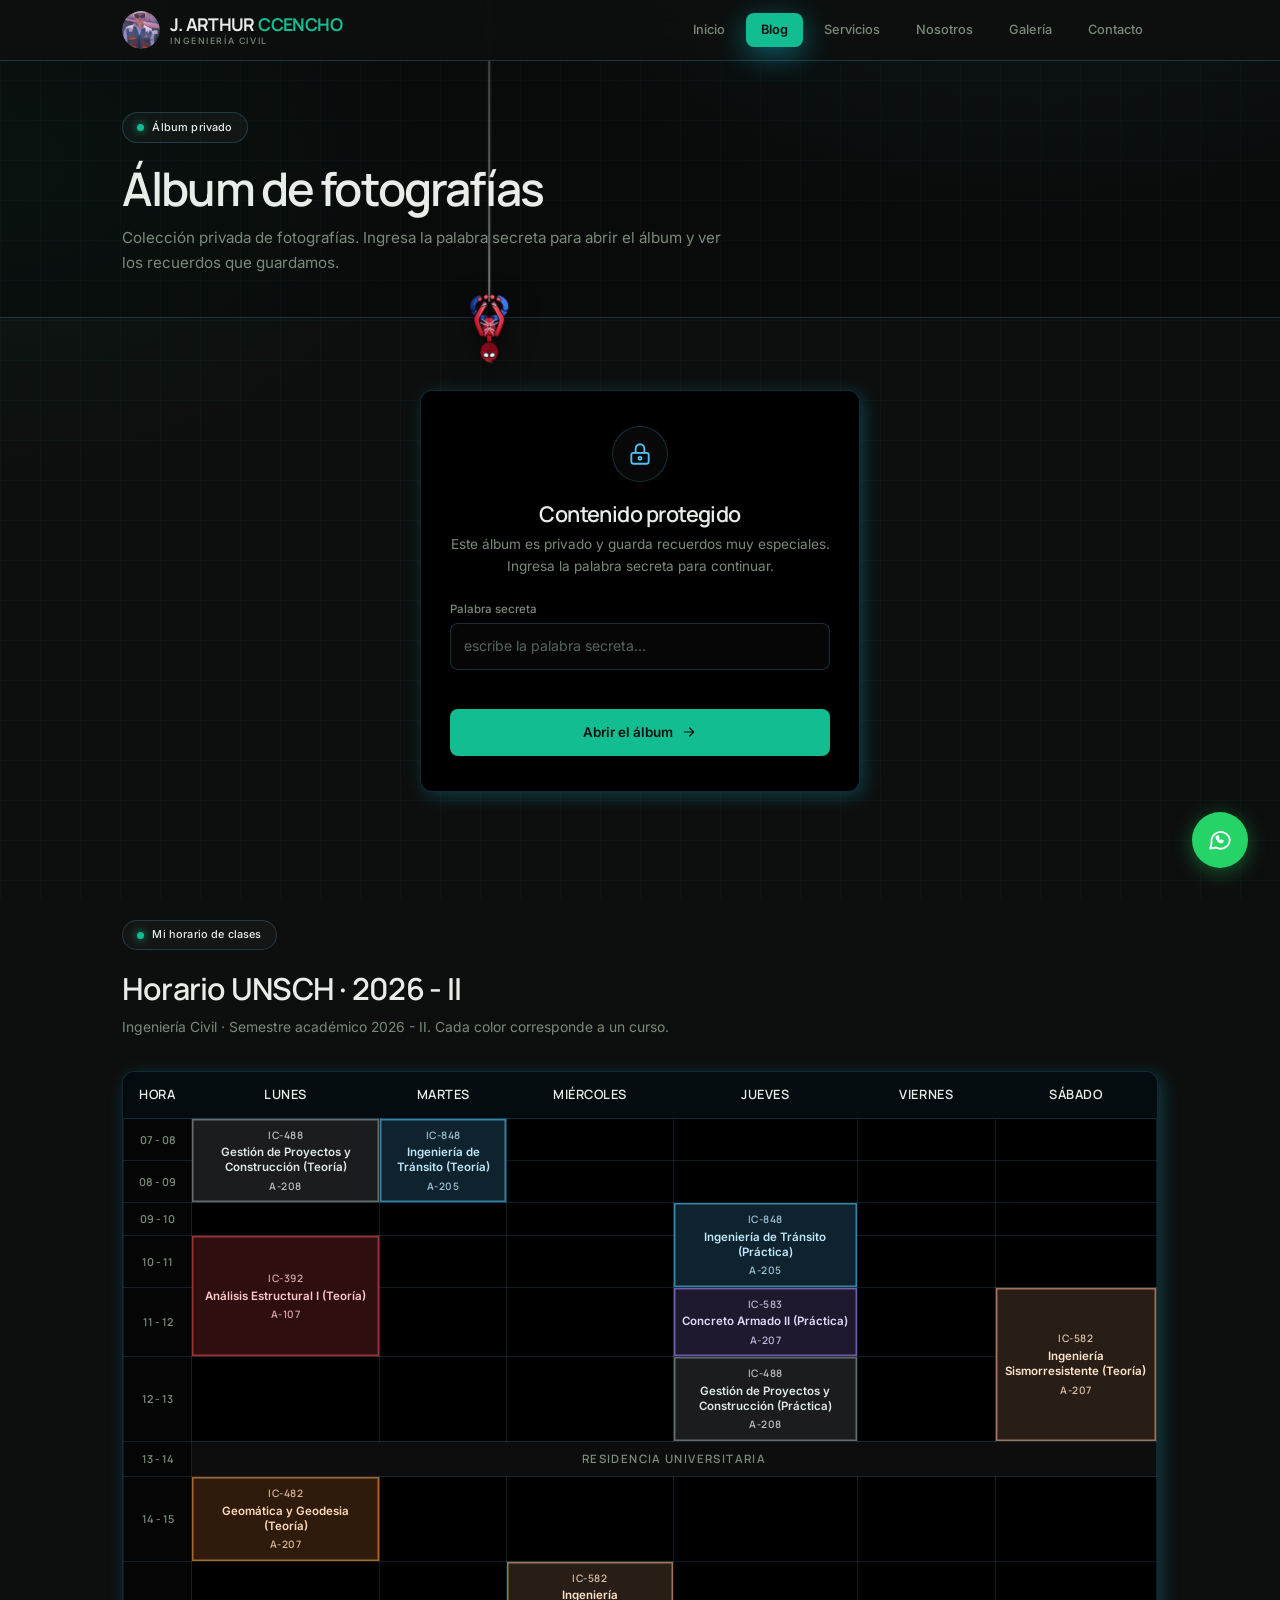
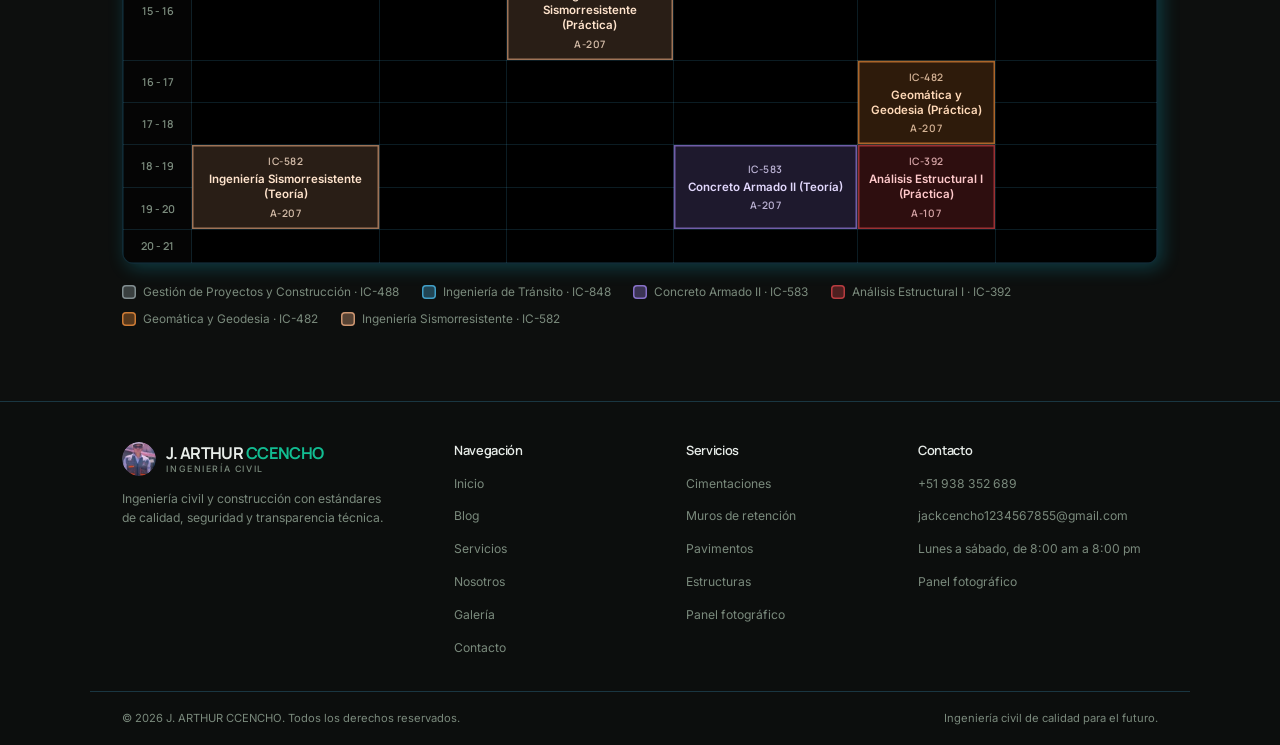
==== blog.html @ 869f6e8c "Blog: album romantico protegido por contrasena, horario de clases y enlace Blog en el menu" ====
<!DOCTYPE html>
<html lang="es">
<head>
    <meta charset="UTF-8">
    <meta name="viewport" content="width=device-width, initial-scale=1.0">
    <meta name="description" content="Blog de J. ARTHUR CCENCHO: álbum privado de fotografías protegido con contraseña.">
    <meta name="theme-color" content="#0d0f0e">
    <meta name="robots" content="noindex, nofollow">
    <title>Blog | J. ARTHUR CCENCHO</title>
    <link rel="preconnect" href="https://fonts.googleapis.com">
    <link rel="preconnect" href="https://fonts.gstatic.com" crossorigin>
    <link href="https://fonts.googleapis.com/css2?family=Inter:wght@400;500;600;700&family=Manrope:wght@600;700;800&family=Dancing+Script:wght@500;700&display=swap" rel="stylesheet">
    <link rel="stylesheet" href="estilos.css">
    <link rel="stylesheet" href="blog.css">
    <link rel="stylesheet" href="mascota.css">
    <script>document.documentElement.classList.add("js");</script>
</head>
<body>
    <a class="salto-contenido" href="#contenido">Saltar al contenido</a>

    <svg class="sprite" xmlns="http://www.w3.org/2000/svg" aria-hidden="true">
        <symbol id="i-candado" viewBox="0 0 24 24" fill="none" stroke="currentColor" stroke-width="1.7" stroke-linecap="round" stroke-linejoin="round">
            <rect x="4" y="11" width="16" height="10" rx="2"/><path d="M8 11V7a4 4 0 0 1 8 0v4"/><circle cx="12" cy="16" r="1.4"/>
        </symbol>
        <symbol id="i-flecha" viewBox="0 0 24 24" fill="none" stroke="currentColor" stroke-width="1.8" stroke-linecap="round" stroke-linejoin="round">
            <path d="M5 12h14M13 6l6 6-6 6"/>
        </symbol>
        <symbol id="i-cerrar" viewBox="0 0 24 24" fill="none" stroke="currentColor" stroke-width="2" stroke-linecap="round" stroke-linejoin="round">
            <path d="M6 6l12 12M18 6 6 18"/>
        </symbol>
        <symbol id="i-whatsapp" viewBox="0 0 24 24" fill="none" stroke="currentColor" stroke-width="1.7" stroke-linecap="round" stroke-linejoin="round">
            <path d="M21 11.5a8.5 8.5 0 0 1-12.6 7.4L3 20l1.2-5.2A8.5 8.5 0 1 1 21 11.5Z"/><path d="M8.6 9.2c.4 2.7 2.5 4.8 5.2 5.2l.9-1.4-1.7-.8-.8.8a6 6 0 0 1-2.2-2.2l.8-.8-.8-1.7-1.4.9Z"/>
        </symbol>
        <symbol id="i-arriba" viewBox="0 0 24 24" fill="none" stroke="currentColor" stroke-width="1.9" stroke-linecap="round" stroke-linejoin="round">
            <path d="m6 15 6-6 6 6"/>
        </symbol>
    </svg>

    <header class="header" id="header">
        <div class="contenedor header-contenido">
            <a href="index.html" class="marca" aria-label="J. ARTHUR CCENCHO, inicio">
                <span class="marca-icono"><img src="perfil-jarthur.jpg" alt="J. Arthur Ccencho" width="24" height="24"></span>
                <span class="marca-texto"><span class="marca-nombre">J. ARTHUR <span class="acento">CCENCHO</span></span><small>Ingeniería civil</small></span>
            </a>
            <nav class="nav" id="nav" aria-label="Navegación principal">
                <a href="index.html">Inicio</a>
                <a href="blog.html" class="activo">Blog</a>
                <a href="servicios.html">Servicios</a>
                <a href="nosotros.html">Nosotros</a>
                <a href="galeria.html">Galería</a>
                <a href="contacto.html">Contacto</a>
            </nav>
            <button class="menu-toggle" id="menu-toggle" type="button" aria-label="Abrir menú" aria-expanded="false" aria-controls="nav">
                <span></span><span></span><span></span>
            </button>
        </div>
    </header>

    <main id="contenido" class="blog-pagina">
        <section class="pagina-hero" id="hero-bloqueado">
            <div class="contenedor">
                <span class="etiqueta">Álbum privado</span>
                <h1>Álbum de fotografías</h1>
                <p>Colección privada de fotografías. Ingresa la palabra secreta para abrir el álbum y ver los recuerdos que guardamos.</p>
            </div>
        </section>

        <section class="seccion" id="zona-acceso">
            <div class="contenedor">
                <div class="blog-acceso" id="acceso">
                    <div class="blog-acceso-icono" aria-hidden="true"><svg><use href="#i-candado"></use></svg></div>
                    <h2 class="blog-acceso-titulo">Contenido protegido</h2>
                    <p class="blog-acceso-texto">Este álbum es privado y guarda recuerdos muy especiales.<br>Ingresa la palabra secreta para continuar.</p>
                    <form id="form-acceso" novalidate>
                        <div class="blog-campo">
                            <label for="clave">Palabra secreta</label>
                            <input type="password" id="clave" name="clave" autocomplete="off" placeholder="escribe la palabra secreta...">
                            <span class="error" id="clave-error" role="alert"></span>
                        </div>
                        <button type="submit" class="blog-boton">Abrir el álbum <svg aria-hidden="true"><use href="#i-flecha"></use></svg></button>
                    </form>
                </div>
            </div>
        </section>

        <section class="hero-romantico" id="hero-romantico" hidden>
            <div class="blog-hero-corazones" aria-hidden="true"><span>A</span><b>&#10084;</b><span>T</span></div>
            <div class="contenedor">
                <span class="etiqueta blog-etiqueta">Solo para nosotros</span>
                <h1 class="blog-titulo"><span class="destello izq" aria-hidden="true">&#10022;</span> Nuestro Álbum de Amor <span class="destello der" aria-hidden="true">&#10022;</span></h1>
                <p class="blog-dedicacion">Artur &amp; Tathi &#10084;</p>
                <div class="aniversario" role="status">
                    <span class="aniversario-corazon" aria-hidden="true">&#10084;</span>
                    <div class="aniversario-texto">
                        <strong>Nuestro aniversario: cada 12 del mes</strong>
                        <span id="aniversario-mensaje">Celebramos nuestro amor una vez al mes</span>
                    </div>
                </div>
                <p class="blog-subtexto">Aquí guardamos nuestros momentos, risas y recuerdos. Un pequeño universo hecho de fotografías, hecho con amor, mes a mes, desde el primer día.</p>
                <p class="frase-romantica" id="frase-romantica"></p>
            </div>
            <div class="guirnalda" aria-hidden="true"><span>&#10084;</span><span>&#10084;</span><span>&#10084;</span><span>&#10084;</span><span>&#10084;</span></div>
        </section>

        <section class="blog-seccion" id="zona-album" hidden>
            <div class="contenedor">
                <div class="blog-album" id="album">
                    <div class="blog-album-cabecera">
                        <span class="etiqueta blog-etiqueta">Nuestro rincón secreto</span>
                        <h2 class="blog-titulo blog-titulo-mediano"><span class="corazon-latido" aria-hidden="true">&#10084;</span> Nuestros Momentos <span class="corazon-latido" aria-hidden="true">&#10084;</span></h2>
                        <p class="blog-subtexto" id="album-nota">Artur &amp; Tathi · 10 recuerdos que atesoramos</p>
                    </div>
                    <div class="album-grid" id="album-grid"></div>
                    <p class="firma-album">Gracias por cada momento, <span>Tathi</span> &#10084; <small>— Artur</small></p>
                    <div class="blog-salir">
                        <button id="btn-bloquear" class="blog-boton blog-boton-suave" type="button">Guardar y cerrar nuestro &aacute;lbum</button>
                    </div>
                </div>
            </div>
        </section>

        <section class="horario-seccion" id="horario">
            <div class="contenedor">
                <div class="horario-cabecera">
                    <span class="etiqueta">Mi horario de clases</span>
                    <h2>Horario UNSCH · 2026 - II</h2>
                    <p>Ingeniería Civil · Semestre académico 2026 - II. Cada color corresponde a un curso.</p>
                </div>
                <div class="horario-scroll">
                    <table class="horario-tabla">
                        <caption class="oculto">Horario de clases UNSCH 2026 - II, Ingeniería Civil</caption>
                        <thead>
                            <tr>
                                <th scope="col" class="hora-col">Hora</th>
                                <th scope="col">Lunes</th>
                                <th scope="col">Martes</th>
                                <th scope="col">Miércoles</th>
                                <th scope="col">Jueves</th>
                                <th scope="col">Viernes</th>
                                <th scope="col">Sábado</th>
                            </tr>
                        </thead>
                        <tbody>
                            <tr>
                                <th scope="row">07 - 08</th>
                                <td class="curso-curso-gris" rowspan="2"><span class="curso-sigla">IC-488</span><span class="curso-nombre">Gestión de Proyectos y Construcción (Teoría)</span><span class="curso-aula">A-208</span></td>
                                <td class="curso-curso-celeste" rowspan="2"><span class="curso-sigla">IC-848</span><span class="curso-nombre">Ingeniería de Tránsito (Teoría)</span><span class="curso-aula">A-205</span></td>
                                <td></td>
                                <td></td>
                                <td></td>
                                <td></td>
                            </tr>
                            <tr>
                                <th scope="row">08 - 09</th>
                                <td></td>
                                <td></td>
                                <td></td>
                                <td></td>
                            </tr>
                            <tr>
                                <th scope="row">09 - 10</th>
                                <td></td>
                                <td></td>
                                <td></td>
                                <td class="curso-curso-celeste" rowspan="2"><span class="curso-sigla">IC-848</span><span class="curso-nombre">Ingeniería de Tránsito (Práctica)</span><span class="curso-aula">A-205</span></td>
                                <td></td>
                                <td></td>
                            </tr>
                            <tr>
                                <th scope="row">10 - 11</th>
                                <td class="curso-curso-rojo" rowspan="2"><span class="curso-sigla">IC-392</span><span class="curso-nombre">Análisis Estructural I (Teoría)</span><span class="curso-aula">A-107</span></td>
                                <td></td>
                                <td></td>
                                <td></td>
                                <td></td>
                            </tr>
                            <tr>
                                <th scope="row">11 - 12</th>
                                <td></td>
                                <td></td>
                                <td class="curso-curso-morado"><span class="curso-sigla">IC-583</span><span class="curso-nombre">Concreto Armado II (Práctica)</span><span class="curso-aula">A-207</span></td>
                                <td></td>
                                <td class="curso-curso-durazno" rowspan="2"><span class="curso-sigla">IC-582</span><span class="curso-nombre">Ingeniería Sismorresistente (Teoría)</span><span class="curso-aula">A-207</span></td>
                            </tr>
                            <tr>
                                <th scope="row">12 - 13</th>
                                <td></td>
                                <td></td>
                                <td></td>
                                <td class="curso-curso-gris"><span class="curso-sigla">IC-488</span><span class="curso-nombre">Gestión de Proyectos y Construcción (Práctica)</span><span class="curso-aula">A-208</span></td>
                                <td></td>
                            </tr>
                            <tr>
                                <th scope="row">13 - 14</th>
                                <td class="residencia" colspan="6">Residencia Universitaria</td>
                            </tr>
                            <tr>
                                <th scope="row">14 - 15</th>
                                <td class="curso-curso-naranja"><span class="curso-sigla">IC-482</span><span class="curso-nombre">Geomática y Geodesia (Teoría)</span><span class="curso-aula">A-207</span></td>
                                <td></td>
                                <td></td>
                                <td></td>
                                <td></td>
                                <td></td>
                            </tr>
                            <tr>
                                <th scope="row">15 - 16</th>
                                <td></td>
                                <td></td>
                                <td class="curso-curso-durazno"><span class="curso-sigla">IC-582</span><span class="curso-nombre">Ingeniería Sismorresistente (Práctica)</span><span class="curso-aula">A-207</span></td>
                                <td></td>
                                <td></td>
                                <td></td>
                            </tr>
                            <tr>
                                <th scope="row">16 - 17</th>
                                <td></td>
                                <td></td>
                                <td></td>
                                <td></td>
                                <td class="curso-curso-naranja" rowspan="2"><span class="curso-sigla">IC-482</span><span class="curso-nombre">Geomática y Geodesia (Práctica)</span><span class="curso-aula">A-207</span></td>
                                <td></td>
                            </tr>
                            <tr>
                                <th scope="row">17 - 18</th>
                                <td></td>
                                <td></td>
                                <td></td>
                                <td></td>
                                <td></td>
                            </tr>
                            <tr>
                                <th scope="row">18 - 19</th>
                                <td class="curso-curso-durazno" rowspan="2"><span class="curso-sigla">IC-582</span><span class="curso-nombre">Ingeniería Sismorresistente (Teoría)</span><span class="curso-aula">A-207</span></td>
                                <td></td>
                                <td></td>
                                <td class="curso-curso-morado" rowspan="2"><span class="curso-sigla">IC-583</span><span class="curso-nombre">Concreto Armado II (Teoría)</span><span class="curso-aula">A-207</span></td>
                                <td class="curso-curso-rojo" rowspan="2"><span class="curso-sigla">IC-392</span><span class="curso-nombre">Análisis Estructural I (Práctica)</span><span class="curso-aula">A-107</span></td>
                                <td></td>
                            </tr>
                            <tr>
                                <th scope="row">19 - 20</th>
                                <td></td>
                                <td></td>
                                <td></td>
                            </tr>
                            <tr>
                                <th scope="row">20 - 21</th>
                                <td></td>
                                <td></td>
                                <td></td>
                                <td></td>
                                <td></td>
                                <td></td>
                            </tr>
                        </tbody>
                    </table>
                </div>
                <ul class="horario-leyenda">
                    <li><span class="muestra-curso muestra-gris"></span> Gestión de Proyectos y Construcción · IC-488</li>
                    <li><span class="muestra-curso muestra-celeste"></span> Ingeniería de Tránsito · IC-848</li>
                    <li><span class="muestra-curso muestra-morado"></span> Concreto Armado II · IC-583</li>
                    <li><span class="muestra-curso muestra-rojo"></span> Análisis Estructural I · IC-392</li>
                    <li><span class="muestra-curso muestra-naranja"></span> Geomática y Geodesia · IC-482</li>
                    <li><span class="muestra-curso muestra-durazno"></span> Ingeniería Sismorresistente · IC-582</li>
                </ul>
            </div>
        </section>

        <div class="corazones-fondo" id="corazones-fondo" aria-hidden="true"></div>
        <div class="corazones-burst" id="corazones-burst" aria-hidden="true"></div>
    </main>

    <div class="lightbox" id="lightbox" hidden role="dialog" aria-modal="true" aria-label="Visor de fotografías">
        <button class="lightbox-cerrar" id="lb-cerrar" type="button" aria-label="Cerrar visor">
            <svg aria-hidden="true"><use href="#i-cerrar"></use></svg>
        </button>
        <button class="lightbox-flecha lightbox-prev" id="lb-prev" type="button" aria-label="Foto anterior">&#8249;</button>
        <figure class="lightbox-marco">
            <span class="lightbox-corazones" aria-hidden="true">&#10084; &#10084;</span>
            <img id="lb-imagen" src="" alt="">
            <figcaption id="lb-pie" class="lightbox-pie">Nuestro momento</figcaption>
        </figure>
        <button class="lightbox-flecha lightbox-next" id="lb-next" type="button" aria-label="Foto siguiente">&#8250;</button>
    </div>

    <footer class="footer">
        <div class="contenedor footer-grid">
            <div class="footer-marca">
                <a href="index.html" class="marca" aria-label="J. ARTHUR CCENCHO, inicio">
                    <span class="marca-icono"><img src="perfil-jarthur.jpg" alt="J. Arthur Ccencho" width="24" height="24"></span>
                    <span class="marca-texto"><span class="marca-nombre">J. ARTHUR <span class="acento">CCENCHO</span></span><small>Ingeniería civil</small></span>
                </a>
                <p>Ingeniería civil y construcción con estándares de calidad, seguridad y transparencia técnica.</p>
            </div>
            <div>
                <h4>Navegación</h4>
                <ul>
                    <li><a href="index.html">Inicio</a></li>
                    <li><a href="blog.html">Blog</a></li>
                    <li><a href="servicios.html">Servicios</a></li>
                    <li><a href="nosotros.html">Nosotros</a></li>
                    <li><a href="galeria.html">Galería</a></li>
                    <li><a href="contacto.html">Contacto</a></li>
                </ul>
            </div>
            <div>
                <h4>Servicios</h4>
                <ul>
                    <li><a href="servicios.html">Cimentaciones</a></li>
                    <li><a href="servicios.html">Muros de retención</a></li>
                    <li><a href="servicios.html">Pavimentos</a></li>
                    <li><a href="servicios.html">Estructuras</a></li>
                    <li><a href="panel-fotos.html">Panel fotográfico</a></li>
                </ul>
            </div>
            <div>
                <h4>Contacto</h4>
                <ul>
                    <li><a href="tel:+51938352689">+51 938 352 689</a></li>
                    <li><a href="mailto:jackcencho1234567855@gmail.com">jackcencho1234567855@gmail.com</a></li>
                    <li><span>Lunes a sábado, de 8:00 am a 8:00 pm</span></li>
                    <li><a href="panel-fotos.html">Panel fotográfico</a></li>
                </ul>
            </div>
        </div>
        <div class="contenedor footer-bajo">
            <p>&copy; <span id="ano"></span> J. ARTHUR CCENCHO. Todos los derechos reservados.</p>
            <p>Ingeniería civil de calidad para el futuro.</p>
        </div>
    </footer>

    <a class="whatsapp" href="contacto.html" aria-label="Ir a la página de contacto">
        <svg aria-hidden="true"><use href="#i-whatsapp"></use></svg>
    </a>
    <button class="arriba" id="arriba" type="button" aria-label="Volver arriba">
        <svg aria-hidden="true"><use href="#i-arriba"></use></svg>
    </button>

    <script src="script.js"></script>
    <script src="blog.js"></script>
    <script src="mascota-spider.js"></script>
</body>
</html>
---- estilos.css ----
:root {
    color-scheme: dark;
    --bg: #0d0f0e;
    --surface: #000000;
    --border: rgba(79, 195, 247, .22);
    --accent: #12bd92;
    --accent2: #3583a7;
    --celeste: #4fc3f7;
    --text: #e8ede9;
    --muted: #7a8a7c;
    --danger: #e5484d;
    --radius: 12px;
    --radius-sm: 8px;
    --glow: 8px 8px 30px rgba(20, 220, 255, .3);
    --glow-sm: 4px 4px 18px rgba(20, 220, 255, .22);
    --ease: cubic-bezier(.22, 1, .36, 1);
    --max: 1100px;
    --font-heading: "Manrope", "Segoe UI", sans-serif;
    --font-body: "Inter", "Segoe UI", sans-serif;
}

*,
*::before,
*::after {
    box-sizing: border-box;
    margin: 0;
    padding: 0;
}

html {
    scroll-behavior: smooth;
    scroll-padding-top: 76px;
}

::selection {
    background: rgba(79, 195, 247, .35);
    color: #fff;
}

::-webkit-scrollbar {
    width: 10px;
}

::-webkit-scrollbar-track {
    background: var(--bg);
}

::-webkit-scrollbar-thumb {
    background: #22303a;
    border-radius: 8px;
}

::-webkit-scrollbar-thumb:hover {
    background: #2e4250;
}

:focus-visible {
    outline: 2px solid var(--celeste);
    outline-offset: 2px;
}

body {
    background:
        radial-gradient(900px 520px at 82% -10%, rgba(79, 195, 247, .09), transparent 62%),
        radial-gradient(720px 520px at 0% 18%, rgba(18, 189, 146, .06), transparent 60%),
        var(--bg);
    background-attachment: fixed;
    color: var(--text);
    font-family: var(--font-body);
    font-size: 16px;
    line-height: 1.6;
    min-height: 100vh;
    overflow-x: hidden;
    -webkit-font-smoothing: antialiased;
}

body::before {
    content: "";
    position: fixed;
    inset: 0;
    background-image:
        linear-gradient(rgba(79, 195, 247, .035) 1px, transparent 1px),
        linear-gradient(90deg, rgba(79, 195, 247, .035) 1px, transparent 1px);
    background-size: 40px 40px;
    pointer-events: none;
    z-index: 0;
}

h1, h2, h3, h4 {
    font-family: var(--font-heading);
    font-weight: 600;
    line-height: 1.25;
    letter-spacing: -.025em;
    color: var(--text);
}

p {
    margin: 0;
}

ul {
    margin: 0;
    padding: 0;
    list-style: none;
}

a {
    color: inherit;
}

img {
    display: block;
    max-width: 100%;
}

button,
input,
textarea,
select {
    font: inherit;
}

button {
    cursor: pointer;
}

.sprite {
    display: none;
}

.contenedor {
    width: 100%;
    max-width: var(--max);
    margin: 0 auto;
    padding: 0 2rem;
}

main,
.footer {
    position: relative;
    z-index: 1;
}

.salto-contenido {
    position: absolute;
    left: -9999px;
    top: 8px;
    z-index: 200;
    padding: .6rem 1rem;
    border-radius: var(--radius-sm);
    background: var(--accent);
    color: var(--bg);
    font-size: .8rem;
    font-weight: 600;
    text-decoration: none;
}

.salto-contenido:focus {
    left: 16px;
}

.etiqueta {
    display: inline-flex;
    align-items: center;
    gap: .5rem;
    padding: .35rem .9rem;
    margin-bottom: 1.25rem;
    border: 1px solid var(--border);
    border-radius: 999px;
    background: rgba(255, 255, 255, .03);
    color: var(--text);
    font-size: .68rem;
    font-weight: 500;
    letter-spacing: .015em;
}

.etiqueta::before {
    content: "";
    width: 7px;
    height: 7px;
    border-radius: 50%;
    background: var(--accent);
    box-shadow: 0 0 8px var(--accent);
    animation: pulseDot 2s ease-in-out infinite;
}

@keyframes pulseDot {
    0%, 100% {
        opacity: 1;
        transform: scale(1);
    }
    50% {
        opacity: .5;
        transform: scale(.8);
    }
}

.header {
    position: sticky;
    top: 0;
    z-index: 100;
    background: rgba(13, 15, 14, .95);
    -webkit-backdrop-filter: blur(12px);
    backdrop-filter: blur(12px);
    border-bottom: 1px solid var(--border);
    transition: box-shadow .25s;
}

.header.compacto {
    box-shadow: 0 12px 34px rgba(0, 0, 0, .55);
}

.header-contenido {
    position: relative;
    display: flex;
    align-items: center;
    justify-content: space-between;
    gap: 1rem;
    min-height: 60px;
}

.marca {
    display: inline-flex;
    align-items: center;
    gap: .65rem;
    color: var(--text);
    text-decoration: none;
}

.marca-icono {
    display: grid;
    place-items: center;
    flex: 0 0 auto;
    width: 38px;
    height: 38px;
    border-radius: 50%;
    overflow: hidden;
}

.marca-icono svg {
    width: 20px;
    height: 20px;
}

.marca-icono img {
    width: 100%;
    height: 100%;
    object-fit: cover;
    border-radius: inherit;
    display: block;
}

.marca-texto {
    display: flex;
    flex-direction: column;
    font-family: var(--font-heading);
    font-size: 1.1rem;
    font-weight: 700;
    line-height: 1.15;
    letter-spacing: -.035em;
}

.marca-nombre {
    display: block;
    white-space: nowrap;
}

.marca-texto .acento {
    color: var(--accent);
}

.marca-texto small {
    display: block;
    margin-top: 1px;
    color: var(--muted);
    font-family: var(--font-body);
    font-size: .55rem;
    font-weight: 500;
    letter-spacing: .18em;
    text-transform: uppercase;
}

.nav {
    display: flex;
    align-items: center;
    gap: .35rem;
}

.nav a:not(.boton) {
    padding: .45rem .95rem;
    border-radius: var(--radius-sm);
    color: var(--muted);
    font-size: .8rem;
    font-weight: 500;
    text-decoration: none;
    transition: color .2s, background .2s, box-shadow .2s;
}

.nav a:not(.boton):hover {
    color: var(--text);
    background: rgba(255, 255, 255, .05);
    box-shadow: var(--glow-sm);
}

.nav a:not(.boton).activo {
    color: var(--bg);
    background: var(--accent);
    font-weight: 600;
    box-shadow: 0 8px 30px rgba(20, 220, 255, .4);
}

.boton {
    display: inline-flex;
    align-items: center;
    justify-content: center;
    gap: .5rem;
    padding: .8rem 1.5rem;
    border: 0;
    border-radius: var(--radius-sm);
    background: var(--accent);
    color: var(--bg);
    font-size: .82rem;
    font-weight: 600;
    letter-spacing: 0;
    text-decoration: none;
    transition: transform .25s var(--ease), box-shadow .25s var(--ease), filter .2s;
}

.boton:hover {
    transform: translateY(-2px);
    box-shadow: var(--glow-sm);
    filter: brightness(1.06);
}

.boton svg {
    width: 16px;
    height: 16px;
}

.boton-fantasma {
    background: transparent;
    color: var(--text);
    border: 1px solid var(--border);
}

.boton-fantasma:hover {
    border-color: var(--celeste);
    background: rgba(255, 255, 255, .04);
    box-shadow: none;
}

.boton-nav {
    margin-left: .4rem;
    padding: .5rem 1rem;
    font-size: .78rem;
    box-shadow: none;
}

.menu-toggle {
    display: none;
    flex-direction: column;
    justify-content: center;
    gap: 5px;
    width: 42px;
    height: 42px;
    padding: 0 10px;
    border: 1px solid var(--border);
    border-radius: var(--radius-sm);
    background: rgba(255, 255, 255, .03);
}

.menu-toggle span {
    display: block;
    width: 100%;
    height: 2px;
    border-radius: 2px;
    background: var(--text);
    transition: transform .25s var(--ease), opacity .25s;
}

.menu-abierto .menu-toggle span:nth-child(1) {
    transform: translateY(7px) rotate(45deg);
}

.menu-abierto .menu-toggle span:nth-child(2) {
    opacity: 0;
}

.menu-abierto .menu-toggle span:nth-child(3) {
    transform: translateY(-7px) rotate(-45deg);
}

.hero {
    position: relative;
    z-index: 1;
    padding: 3rem 0 1.5rem;
    overflow: hidden;
    background:
        linear-gradient(rgba(13, 15, 14, .78), rgba(13, 15, 14, .92)),
        url("ing civil.jpg") center 40% / cover no-repeat;
}

.hero::before {
    content: "";
    position: absolute;
    top: -160px;
    right: -120px;
    width: 520px;
    height: 520px;
    border-radius: 50%;
    background: radial-gradient(circle, rgba(79, 195, 247, .1), transparent 66%);
    pointer-events: none;
}

.hero-grid {
    position: relative;
    display: grid;
    grid-template-columns: 1.1fr .9fr;
    align-items: center;
    gap: 3rem;
    padding-bottom: 2.5rem;
}

.hero h1 {
    margin: 0 0 .85rem;
    font-size: clamp(2.1rem, 4.5vw, 3.4rem);
    font-weight: 600;
    line-height: 1.08;
    letter-spacing: -.04em;
    text-wrap: balance;
}

.hero h1 .resaltado {
    color: var(--accent);
}

.hero-texto h1::after {
    content: "";
    display: block;
    width: 60px;
    height: 2px;
    margin-top: 1rem;
    background: var(--accent);
}

.hero-texto > p {
    max-width: 52ch;
    color: var(--muted);
    font-size: .95rem;
    line-height: 1.65;
}

.hero-acciones {
    display: flex;
    flex-wrap: wrap;
    gap: .8rem;
    margin: 1.6rem 0 1.3rem;
}

.hero-beneficios {
    display: flex;
    flex-wrap: wrap;
    gap: .5rem 1.2rem;
    color: var(--muted);
    font-size: .78rem;
}

.hero-beneficios li {
    display: inline-flex;
    align-items: center;
    gap: .4rem;
}

.hero-beneficios svg {
    width: 14px;
    height: 14px;
    color: var(--accent);
}

.hero-panel {
    position: relative;
    overflow: hidden;
    padding: 1.5rem;
    border: 1px solid var(--border);
    border-radius: var(--radius);
    background: var(--surface);
    transition: border-color .25s, box-shadow .35s var(--ease), transform .35s var(--ease);
}

.hero-panel::before {
    content: "";
    position: absolute;
    top: 0;
    left: 0;
    width: 3px;
    height: 100%;
    background: var(--accent);
}

.hero-panel:hover {
    border-color: rgba(79, 195, 247, .35);
    box-shadow: var(--glow);
    transform: translateY(-3px);
}

.panel-cabecera {
    display: flex;
    align-items: center;
    gap: .5rem;
    color: var(--muted);
    font-size: .66rem;
    font-weight: 600;
    letter-spacing: .12em;
    text-transform: uppercase;
}

.panel-cabecera .punto {
    width: 7px;
    height: 7px;
    border-radius: 50%;
    background: var(--accent);
    box-shadow: 0 0 8px var(--accent);
    animation: pulseDot 2s ease-in-out infinite;
}

.hero-panel h2 {
    margin: .8rem 0 .4rem;
    font-size: 1.12rem;
    color: var(--text);
}

.panel-ubicacion {
    display: flex;
    align-items: center;
    gap: .4rem;
    color: var(--muted);
    font-size: .78rem;
}

.panel-ubicacion svg {
    width: 14px;
    height: 14px;
    color: var(--celeste);
}

.panel-avance {
    margin: 1.2rem 0;
}

.avance-texto {
    display: flex;
    align-items: center;
    justify-content: space-between;
    margin-bottom: .5rem;
    color: var(--muted);
    font-size: .74rem;
}

.avance-texto strong {
    color: var(--accent);
    font-family: var(--font-heading);
    font-size: .85rem;
}

.barra {
    height: 6px;
    border-radius: 999px;
    background: rgba(255, 255, 255, .08);
    overflow: hidden;
}

.barra span {
    display: block;
    width: 82%;
    height: 100%;
    border-radius: 999px;
    background: linear-gradient(90deg, var(--accent), var(--celeste));
}

.panel-datos {
    display: grid;
    grid-template-columns: repeat(3, 1fr);
    gap: .75rem;
    margin: 0 0 1.1rem;
    padding-top: 1rem;
    border-top: 1px solid var(--border);
}

.panel-datos dt {
    color: var(--muted);
    font-size: .6rem;
    font-weight: 600;
    letter-spacing: .1em;
    text-transform: uppercase;
}

.panel-datos dd {
    margin: .2rem 0 0;
    color: var(--text);
    font-family: var(--font-heading);
    font-size: .8rem;
    font-weight: 600;
}

.panel-enlace {
    display: inline-flex;
    align-items: center;
    gap: .4rem;
    color: var(--accent);
    font-size: .78rem;
    font-weight: 500;
    text-decoration: none;
}

.panel-enlace svg {
    width: 15px;
    height: 15px;
    transition: transform .2s;
}

.panel-enlace:hover svg {
    transform: translateX(4px);
}

.estadisticas {
    display: grid;
    grid-template-columns: repeat(4, 1fr);
    gap: 1px;
    border: 1px solid var(--border);
    border-radius: var(--radius);
    background: var(--border);
    overflow: hidden;
}

.dato {
    display: flex;
    flex-direction: column;
    gap: .15rem;
    padding: 1.4rem 1.25rem;
    background: var(--surface);
}

.dato strong {
    color: var(--text);
    font-family: var(--font-heading);
    font-size: 1.7rem;
    font-weight: 600;
    letter-spacing: -.03em;
    line-height: 1.15;
}

.dato > span {
    color: var(--muted);
    font-size: .72rem;
}

.seccion {
    position: relative;
    z-index: 1;
    padding: 4.5rem 0;
}

.seccion-cabecera {
    max-width: 680px;
    margin: 0 0 2rem;
    text-align: left;
}

.seccion-cabecera h2 {
    margin: 0 0 .5rem;
    font-size: clamp(1.45rem, 2.8vw, 1.9rem);
    text-wrap: balance;
}

.seccion-cabecera p {
    color: var(--muted);
    font-size: .87rem;
    line-height: 1.6;
}

.servicios-grid {
    display: grid;
    grid-template-columns: repeat(auto-fill, minmax(235px, 1fr));
    gap: 1rem;
}

.servicio {
    position: relative;
    overflow: hidden;
    padding: 1.4rem;
    border: 1px solid var(--border);
    border-radius: var(--radius);
    background: var(--surface);
    transition: border-color .25s, box-shadow .35s var(--ease), transform .35s var(--ease);
}

.servicio::before {
    content: "";
    position: absolute;
    top: 0;
    left: 0;
    width: 3px;
    height: 0;
    background: var(--celeste);
    transition: height .3s;
}

.servicio:hover::before {
    height: 100%;
}

.servicio:hover {
    border-color: rgba(79, 195, 247, .35);
    box-shadow: var(--glow);
    transform: translateY(-4px);
}

.servicio-icono {
    display: grid;
    place-items: center;
    width: 40px;
    height: 40px;
    margin-bottom: .85rem;
    border: 1px solid var(--border);
    border-radius: var(--radius-sm);
    background: rgba(255, 255, 255, .03);
    color: var(--celeste);
    transition: border-color .25s, background .25s;
}

.servicio-icono svg {
    width: 20px;
    height: 20px;
}

.servicio:hover .servicio-icono {
    border-color: var(--celeste);
    background: rgba(255, 255, 255, .06);
}

.servicio h3 {
    margin-bottom: .35rem;
    font-size: .98rem;
}

.servicio p {
    color: var(--muted);
    font-size: .8rem;
    line-height: 1.5;
}

.seccion-nosotros {
    border-top: 1px solid var(--border);
    border-bottom: 1px solid var(--border);
    background: rgba(0, 0, 0, .35);
}

.nosotros-grid {
    display: grid;
    grid-template-columns: 1.05fr .95fr;
    align-items: center;
    gap: 3rem;
}

.nosotros-texto h2 {
    margin: 0 0 .6rem;
    font-size: clamp(1.45rem, 2.8vw, 1.9rem);
    text-wrap: balance;
}

.nosotros-texto > p {
    color: var(--muted);
    font-size: .87rem;
}

.lista-check {
    display: grid;
    gap: .9rem;
    margin: 1.3rem 0 1.6rem;
}

.lista-check li {
    display: flex;
    align-items: flex-start;
    gap: .65rem;
}

.lista-check .check {
    flex: 0 0 auto;
    display: grid;
    place-items: center;
    width: 21px;
    height: 21px;
    margin-top: 1px;
    border: 1px solid rgba(18, 189, 146, .4);
    border-radius: 6px;
    background: rgba(18, 189, 146, .12);
    color: var(--accent);
}

.lista-check .check svg {
    width: 12px;
    height: 12px;
}

.lista-check strong {
    display: block;
    color: var(--text);
    font-size: .84rem;
    font-weight: 600;
}

.lista-check span {
    color: var(--muted);
    font-size: .77rem;
    line-height: 1.5;
}

.valores {
    display: grid;
    grid-template-columns: 1fr 1fr;
    gap: .8rem;
}

.valor {
    position: relative;
    overflow: hidden;
    padding: 1.2rem;
    border: 1px solid var(--border);
    border-radius: 10px;
    background: var(--surface);
    transition: border-color .25s, box-shadow .35s var(--ease), transform .35s var(--ease);
}

.valor:hover {
    border-color: rgba(79, 195, 247, .35);
    box-shadow: var(--glow-sm);
    transform: translateY(-3px);
}

.valor svg {
    width: 22px;
    height: 22px;
    margin-bottom: .7rem;
    color: var(--celeste);
}

.valor h3 {
    margin-bottom: .2rem;
    font-size: .9rem;
}

.valor p {
    color: var(--muted);
    font-size: .76rem;
    line-height: 1.5;
}

.seccion-galeria {
    border-top: 1px solid var(--border);
    border-bottom: 1px solid var(--border);
    background: rgba(0, 0, 0, .55);
}

.galeria-grid {
    position: relative;
    display: grid;
    grid-template-columns: 1fr 1fr;
    align-items: center;
    gap: 3rem;
}

.galeria-texto h2 {
    margin: 0 0 .6rem;
    font-size: clamp(1.45rem, 2.8vw, 1.9rem);
    text-wrap: balance;
}

.galeria-texto p {
    max-width: 48ch;
    margin-bottom: 1.4rem;
    color: var(--muted);
    font-size: .87rem;
}

.galeria-mosaico {
    display: grid;
    grid-template-columns: 1fr 1fr;
    grid-template-rows: 132px 132px;
    gap: .7rem;
}

.muestra {
    position: relative;
    display: flex;
    align-items: flex-end;
    padding: 1rem;
    border: 1px solid var(--border);
    border-radius: var(--radius);
    overflow: hidden;
    background: #000;
    transition: border-color .25s, box-shadow .35s var(--ease);
}

.muestra::before {
    content: "";
    position: absolute;
    inset: 0;
    background-image:
        linear-gradient(rgba(79, 195, 247, .07) 1px, transparent 1px),
        linear-gradient(90deg, rgba(79, 195, 247, .07) 1px, transparent 1px);
    background-size: 26px 26px;
}

.muestra::after {
    content: "";
    position: absolute;
    right: -30px;
    bottom: -40px;
    width: 140px;
    height: 140px;
    border-radius: 50%;
    background: radial-gradient(circle, rgba(18, 189, 146, .28), transparent 70%);
}

.muestra.grande {
    grid-row: span 2;
}

.muestra.grande::after {
    background: radial-gradient(circle, rgba(79, 195, 247, .26), transparent 70%);
}

.muestra:hover {
    border-color: rgba(79, 195, 247, .4);
    box-shadow: var(--glow-sm);
}

.muestra span {
    position: relative;
    z-index: 1;
    padding: .35rem .7rem;
    border: 1px solid var(--border);
    border-radius: 999px;
    background: rgba(0, 0, 0, .72);
    color: var(--text);
    font-size: .64rem;
    font-weight: 500;
    letter-spacing: .04em;
    text-transform: uppercase;
}

.contacto-grid {
    display: grid;
    grid-template-columns: .9fr 1.1fr;
    align-items: start;
    gap: 1.4rem;
}

.contacto-info {
    position: relative;
    overflow: hidden;
    padding: 1.6rem;
    border: 1px solid var(--border);
    border-radius: var(--radius);
    background: var(--surface);
    color: var(--muted);
}

.contacto-info::after {
    content: "";
    position: absolute;
    top: -70px;
    right: -70px;
    width: 220px;
    height: 220px;
    border-radius: 50%;
    background: radial-gradient(circle, rgba(18, 189, 146, .15), transparent 68%);
    pointer-events: none;
}

.contacto-info h3 {
    margin-bottom: .3rem;
    font-size: 1.05rem;
}

.contacto-info > p {
    margin-bottom: 1.3rem;
    font-size: .8rem;
}

.contacto-lista {
    display: grid;
    gap: .95rem;
}

.contacto-lista li {
    display: flex;
    align-items: flex-start;
    gap: .7rem;
}

.contacto-lista .icono {
    flex: 0 0 auto;
    display: grid;
    place-items: center;
    width: 38px;
    height: 38px;
    border: 1px solid var(--border);
    border-radius: var(--radius-sm);
    background: rgba(255, 255, 255, .03);
    color: var(--celeste);
}

.contacto-lista .icono svg {
    width: 18px;
    height: 18px;
}

.contacto-lista strong {
    display: block;
    margin-bottom: 1px;
    color: var(--text);
    font-size: .64rem;
    font-weight: 600;
    letter-spacing: .1em;
    text-transform: uppercase;
}

.contacto-lista a,
.contacto-lista div > span {
    color: var(--muted);
    font-size: .82rem;
    text-decoration: none;
}

.contacto-lista a:hover {
    color: var(--accent);
}

.formulario {
    padding: 1.6rem;
    border: 1px solid var(--border);
    border-radius: var(--radius);
    background: var(--surface);
}

.campos {
    display: grid;
    grid-template-columns: 1fr 1fr;
    gap: .9rem;
}

.campo {
    display: flex;
    flex-direction: column;
    gap: .3rem;
}

.campo.ancho {
    grid-column: 1 / -1;
}

.campo label {
    color: var(--muted);
    font-size: .72rem;
    font-weight: 500;
}

.campo input,
.campo select,
.campo textarea {
    width: 100%;
    padding: .65rem .8rem;
    border: 1px solid var(--border);
    border-radius: var(--radius-sm);
    background: rgba(255, 255, 255, .025);
    color: var(--text);
    font-size: .84rem;
    transition: border-color .2s, box-shadow .2s, background .2s;
}

.campo input::placeholder,
.campo textarea::placeholder {
    color: #55655d;
}

.campo textarea {
    min-height: 120px;
    resize: vertical;
}

.campo input:focus,
.campo select:focus,
.campo textarea:focus {
    outline: none;
    border-color: var(--celeste);
    background: #050807;
    box-shadow: var(--glow-sm);
}

.campo .error {
    color: var(--danger);
    font-size: .68rem;
    line-height: 1.35;
}

.campo.invalido input,
.campo.invalido select,
.campo.invalido textarea {
    border-color: var(--danger);
    background: rgba(229, 72, 77, .06);
}

.boton-bloque {
    width: 100%;
    margin-top: 1rem;
}

.form-estado {
    min-height: 20px;
    margin-top: .7rem;
    color: var(--accent);
    font-size: .78rem;
}

.form-estado.error {
    color: var(--danger);
}

.footer {
    padding-top: 2.5rem;
    border-top: 1px solid var(--border);
    background: rgba(13, 15, 14, .72);
    color: var(--muted);
}

.footer-grid {
    display: grid;
    grid-template-columns: 1.5fr 1fr 1fr 1.2fr;
    gap: 2rem;
    padding-bottom: 2rem;
}

.footer-marca {
    display: flex;
    flex-direction: column;
    gap: .8rem;
}

.footer .marca-icono {
    width: 34px;
    height: 34px;
}

.footer .marca-icono svg {
    width: 18px;
    height: 18px;
}

.footer .marca-texto {
    font-size: 1.02rem;
}

.footer-marca p {
    max-width: 34ch;
    font-size: .76rem;
    line-height: 1.6;
}

.footer h4 {
    margin-bottom: .75rem;
    color: var(--text);
    font-size: .8rem;
    font-weight: 600;
}

.footer ul {
    display: grid;
    gap: .45rem;
}

.footer ul a,
.footer ul span {
    color: var(--muted);
    font-size: .76rem;
    text-decoration: none;
    transition: color .2s;
}

.footer ul a:hover {
    color: var(--accent);
}

.footer-bajo {
    display: flex;
    flex-wrap: wrap;
    align-items: center;
    justify-content: space-between;
    gap: .5rem;
    padding-top: 1.1rem;
    padding-bottom: 1.1rem;
    border-top: 1px solid var(--border);
    color: var(--muted);
    font-size: .7rem;
}

.arriba {
    position: fixed;
    right: 2rem;
    bottom: 6.6rem;
    z-index: 999;
    display: grid;
    place-items: center;
    width: 40px;
    height: 40px;
    border: 1px solid var(--border);
    border-radius: 10px;
    background: rgba(13, 15, 14, .9);
    color: var(--text);
    box-shadow: 0 8px 24px rgba(0, 0, 0, .45);
    opacity: 0;
    visibility: hidden;
    transform: translateY(10px);
    transition: opacity .25s, transform .25s var(--ease), visibility .25s, border-color .2s;
}

.arriba.visible {
    opacity: 1;
    visibility: visible;
    transform: none;
}

.arriba:hover {
    border-color: var(--celeste);
}

.arriba svg {
    width: 18px;
    height: 18px;
}

.whatsapp {
    position: fixed;
    right: 2rem;
    bottom: 2rem;
    z-index: 999;
    display: grid;
    place-items: center;
    width: 56px;
    height: 56px;
    border-radius: 50%;
    background: #25d366;
    color: #fff;
    box-shadow: 0 4px 20px rgba(37, 211, 102, .4);
    transition: transform .2s, box-shadow .2s;
}

.whatsapp:hover {
    transform: scale(1.08);
    box-shadow: 0 6px 28px rgba(37, 211, 102, .6);
}

.whatsapp svg {
    width: 26px;
    height: 26px;
}

.pagina-hero {
    position: relative;
    z-index: 1;
    padding: 3.2rem 0 2.6rem;
    border-bottom: 1px solid var(--border);
    background: rgba(0, 0, 0, .25);
}

.pagina-hero h1 {
    margin: 0 0 .7rem;
    font-size: clamp(2rem, 4vw, 2.9rem);
    line-height: 1.1;
    letter-spacing: -.04em;
    text-wrap: balance;
}

.pagina-hero p {
    max-width: 62ch;
    color: var(--muted);
    font-size: .95rem;
    line-height: 1.65;
}

.acciones-seccion {
    display: flex;
    flex-wrap: wrap;
    gap: .8rem;
    margin-top: 1.6rem;
}

.acciones-inline {
    margin-left: .5rem;
}

.servicios-detalle {
    display: grid;
    grid-template-columns: 1fr 1fr;
    gap: 1rem;
}

.servicio-detalle {
    position: relative;
    display: flex;
    align-items: flex-start;
    gap: .9rem;
    overflow: hidden;
    padding: 1.4rem;
    border: 1px solid var(--border);
    border-radius: var(--radius);
    background: var(--surface);
    transition: border-color .25s, box-shadow .35s var(--ease), transform .35s var(--ease);
}

.servicio-detalle:hover {
    border-color: rgba(79, 195, 247, .35);
    box-shadow: var(--glow-sm);
    transform: translateY(-3px);
}

.servicio-detalle-icono {
    flex: 0 0 auto;
    display: grid;
    place-items: center;
    width: 42px;
    height: 42px;
    border: 1px solid var(--border);
    border-radius: var(--radius-sm);
    background: rgba(255, 255, 255, .03);
    color: var(--celeste);
}

.servicio-detalle-icono svg {
    width: 20px;
    height: 20px;
}

.servicio-detalle h3 {
    margin-bottom: .3rem;
    font-size: .98rem;
}

.servicio-detalle p {
    color: var(--muted);
    font-size: .8rem;
    line-height: 1.5;
}

.lista-tags {
    display: flex;
    flex-wrap: wrap;
    gap: .4rem;
    margin-top: .7rem;
}

.lista-tags li {
    padding: .18rem .55rem;
    border: 1px solid var(--border);
    border-radius: 999px;
    background: rgba(255, 255, 255, .02);
    color: var(--muted);
    font-size: .66rem;
}

.pasos {
    display: grid;
    grid-template-columns: repeat(4, 1fr);
    gap: 1rem;
    counter-reset: paso;
}

.paso {
    position: relative;
    padding: 1.3rem;
    border: 1px solid var(--border);
    border-radius: var(--radius);
    background: var(--surface);
    counter-increment: paso;
    transition: border-color .25s, box-shadow .35s var(--ease), transform .35s var(--ease);
}

.paso:hover {
    border-color: rgba(79, 195, 247, .35);
    box-shadow: var(--glow-sm);
    transform: translateY(-3px);
}

.paso::before {
    content: "0" counter(paso);
    display: block;
    margin-bottom: .55rem;
    color: var(--celeste);
    font-family: var(--font-heading);
    font-size: 1.3rem;
    font-weight: 600;
    opacity: .75;
}

.paso h3 {
    margin-bottom: .25rem;
    font-size: .9rem;
}

.paso p {
    color: var(--muted);
    font-size: .76rem;
    line-height: 1.5;
}

.cta-panel {
    position: relative;
    display: flex;
    align-items: center;
    justify-content: space-between;
    gap: 2rem;
    overflow: hidden;
    padding: 2rem;
    border: 1px solid var(--border);
    border-radius: var(--radius);
    background: var(--surface);
}

.cta-panel::after {
    content: "";
    position: absolute;
    right: -80px;
    bottom: -100px;
    width: 300px;
    height: 300px;
    border-radius: 50%;
    background: radial-gradient(circle, rgba(18, 189, 146, .16), transparent 68%);
    pointer-events: none;
}

.cta-panel-texto {
    position: relative;
    z-index: 1;
    max-width: 56ch;
}

.cta-panel .etiqueta {
    margin-bottom: .8rem;
}

.cta-panel h2 {
    margin-bottom: .4rem;
    font-size: clamp(1.4rem, 2.4vw, 1.8rem);
    text-wrap: balance;
}

.cta-panel p {
    color: var(--muted);
    font-size: .85rem;
}

.cta-panel-acciones {
    position: relative;
    z-index: 1;
    display: flex;
    flex-wrap: wrap;
    gap: .8rem;
    flex-shrink: 0;
}

.js .revelar {
    opacity: 0;
    transform: translateY(28px);
    transition: opacity .7s var(--ease), transform .7s var(--ease);
    transition-delay: var(--delay, 0ms);
}

.js .revelar.visible {
    opacity: 1;
    transform: none;
}

@media (max-width: 980px) {
    .hero-grid {
        grid-template-columns: 1fr;
        gap: 2.2rem;
    }

    .hero-panel {
        max-width: 540px;
    }

    .estadisticas {
        grid-template-columns: repeat(2, 1fr);
    }

    .nosotros-grid {
        grid-template-columns: 1fr;
        gap: 2.2rem;
    }

    .galeria-grid {
        grid-template-columns: 1fr;
        gap: 2.2rem;
    }

    .contacto-grid {
        grid-template-columns: 1fr;
    }

    .pasos {
        grid-template-columns: repeat(2, 1fr);
    }

    .footer-grid {
        grid-template-columns: 1fr 1fr;
    }
}

@media (max-width: 820px) {
    .nav {
        position: absolute;
        top: calc(100% + 10px);
        left: 0;
        right: 0;
        flex-direction: column;
        align-items: stretch;
        gap: .25rem;
        padding: .7rem;
        border: 1px solid var(--border);
        border-radius: var(--radius);
        background: #0d0f0e;
        box-shadow: 0 30px 60px rgba(0, 0, 0, .7);
        opacity: 0;
        visibility: hidden;
        transform: translateY(-8px);
        transition: opacity .25s, transform .25s var(--ease), visibility .25s;
    }

    .menu-abierto .nav {
        opacity: 1;
        visibility: visible;
        transform: none;
    }

    .nav a:not(.boton) {
        padding: .65rem .8rem;
    }

    .boton-nav {
        margin: .35rem 0 0;
        padding: .65rem .8rem;
        text-align: center;
    }

    .menu-toggle {
        display: flex;
    }

    .seccion {
        padding: 3.5rem 0;
    }

    .servicios-detalle {
        grid-template-columns: 1fr;
    }

    .cta-panel {
        flex-direction: column;
        align-items: flex-start;
        gap: 1.2rem;
    }
}

@media (max-width: 620px) {
    .contenedor {
        padding: 0 1.25rem;
    }

    .hero {
        padding-top: 2.4rem;
    }

    .hero-grid {
        padding-bottom: 2rem;
    }

    .pagina-hero {
        padding: 2.4rem 0 2rem;
    }

    .pasos {
        grid-template-columns: 1fr;
    }

    .acciones-inline {
        margin-left: 0;
    }

    .hero-acciones .boton {
        width: 100%;
    }

    .hero-panel {
        padding: 1.2rem;
    }

    .dato {
        padding: 1.1rem 1rem;
    }

    .dato strong {
        font-size: 1.5rem;
    }

    .campos {
        grid-template-columns: 1fr;
    }

    .formulario,
    .contacto-info {
        padding: 1.25rem;
    }

    .galeria-mosaico {
        grid-template-rows: 112px 112px;
    }

    .footer-grid {
        grid-template-columns: 1fr;
        gap: 1.5rem;
    }

    .footer-bajo {
        justify-content: center;
        text-align: center;
    }

    .whatsapp {
        right: 1rem;
        bottom: 1rem;
        width: 50px;
        height: 50px;
    }

    .arriba {
        right: 1rem;
        bottom: 4.9rem;
        width: 38px;
        height: 38px;
    }
}

@media (max-width: 400px) {
    .estadisticas {
        grid-template-columns: 1fr;
    }

    .valores {
        grid-template-columns: 1fr;
    }

    .marca-texto {
        font-size: 1rem;
    }
}

@media (prefers-reduced-motion: reduce) {
    html {
        scroll-behavior: auto;
    }

    *,
    *::before,
    *::after {
        animation-duration: .001ms !important;
        animation-iteration-count: 1 !important;
        transition-duration: .001ms !important;
    }

    .js .revelar {
        opacity: 1;
        transform: none;
    }
}
---- blog.css ----
/* ===== Blog romántico: Artur & Tathi =====
   Estado inicial: tema oscuro del sitio.
   Estado desbloqueado (clase .desbloqueado en main): temática romántica. */

:root {
    --rosa: #e75480;
    --rosa-suave: #f8b7c8;
    --vino: #b23a5e;
    --vino-oscuro: #8e2b48;
    --crema: #fff9f5;
    --crema-textura: #fdf1ea;
    --tinta: #5c3a44;
    --tinta-suave: #8a6570;
}

.oculto {
    display: none !important;
}

/* ============ ESTADO OSCURO (antes de entrar) ============ */

.blog-acceso {
    max-width: 440px;
    margin: 0 auto;
    padding: 2.2rem 1.8rem;
    border: 1px solid var(--border);
    border-radius: var(--radius);
    background: var(--surface);
    box-shadow: var(--glow-sm);
    text-align: center;
    animation: aparecer .7s var(--ease, ease) both;
}

.blog-acceso-icono {
    display: grid;
    place-items: center;
    width: 56px;
    height: 56px;
    margin: 0 auto;
    border: 1px solid var(--border);
    border-radius: 50%;
    background: rgba(255, 255, 255, .03);
    color: var(--celeste);
}

.blog-acceso-icono svg {
    width: 26px;
    height: 26px;
}

.blog-acceso-titulo {
    margin-top: 1.1rem;
    font-size: 1.35rem;
}

.blog-acceso-texto {
    margin-top: .45rem;
    color: var(--muted);
    font-size: .85rem;
    line-height: 1.6;
}

.blog-acceso form {
    margin-top: 1.4rem;
    text-align: left;
}

.blog-campo {
    display: flex;
    flex-direction: column;
    gap: .3rem;
}

.blog-campo label {
    color: var(--muted);
    font-size: .72rem;
    font-weight: 500;
}

.blog-campo input {
    width: 100%;
    padding: .7rem .85rem;
    border: 1px solid var(--border);
    border-radius: var(--radius-sm);
    background: rgba(255, 255, 255, .025);
    color: var(--text);
    font-size: .88rem;
    transition: border-color .2s, box-shadow .2s, background .2s;
}

.blog-campo input::placeholder {
    color: #55655d;
}

.blog-campo input:focus {
    outline: none;
    border-color: var(--celeste);
    background: #050807;
    box-shadow: var(--glow-sm);
}

.blog-campo .error {
    min-height: 1.15em;
    margin-top: .3rem;
    color: var(--danger);
    font-size: .72rem;
    line-height: 1.4;
}

.blog-boton {
    display: inline-flex;
    align-items: center;
    justify-content: center;
    gap: .5rem;
    width: 100%;
    margin-top: 1rem;
    padding: .8rem 1.4rem;
    border: 0;
    border-radius: var(--radius-sm);
    background: var(--accent);
    color: var(--bg);
    font-size: .84rem;
    font-weight: 600;
    cursor: pointer;
    transition: transform .25s var(--ease, ease), box-shadow .25s, filter .2s;
}

.blog-boton svg {
    width: 16px;
    height: 16px;
}

.blog-boton:hover {
    transform: translateY(-2px);
    box-shadow: var(--glow-sm);
    filter: brightness(1.06);
}

@keyframes aparecer {
    from {
        opacity: 0;
        transform: translateY(20px) scale(.98);
    }

    to {
        opacity: 1;
        transform: translateY(0) scale(1);
    }
}

/* ============ ESTADO ROMÁNTICO (.desbloqueado) ============ */

.desbloqueado {
    position: relative;
    overflow: hidden;
    background:
        radial-gradient(900px 480px at 12% 8%, rgba(248, 183, 200, .35), transparent 60%),
        radial-gradient(760px 520px at 88% 30%, rgba(255, 214, 224, .4), transparent 62%),
        radial-gradient(700px 500px at 50% 95%, rgba(255, 190, 205, .28), transparent 60%),
        var(--crema);
    color: var(--tinta);
}

.desbloqueado::before {
    content: "";
    position: absolute;
    inset: 0;
    background-image:
        radial-gradient(rgba(178, 58, 94, .05) 1px, transparent 1.4px),
        radial-gradient(rgba(255, 255, 255, .8) 1px, transparent 1.4px);
    background-size: 26px 26px, 17px 17px;
    background-position: 0 0, 9px 13px;
    pointer-events: none;
}

.desbloqueado section {
    position: relative;
    z-index: 1;
}

/* --- Corazones flotantes de fondo --- */

.corazones-fondo {
    position: absolute;
    inset: 0;
    z-index: 0;
    overflow: hidden;
    pointer-events: none;
}

.corazones-fondo span {
    position: absolute;
    bottom: -50px;
    left: var(--x, 50%);
    color: rgba(231, 84, 128, var(--o, .4));
    font-size: var(--s, 1.2rem);
    opacity: 0;
    animation: corazon-subir var(--d, 10s) linear var(--delay, 0s) infinite;
}

@keyframes corazon-subir {
    0% {
        transform: translateY(0) rotate(0deg) scale(1);
        opacity: 0;
    }

    12% {
        opacity: var(--o, .4);
    }

    85% {
        opacity: var(--o, .4);
    }

    100% {
        transform: translateY(-108vh) rotate(var(--rot, 18deg)) scale(1.15);
        opacity: 0;
    }
}

/* --- Explosión de corazones al desbloquear --- */

.corazones-burst {
    position: fixed;
    left: 50%;
    top: 45%;
    z-index: 300;
    width: 0;
    height: 0;
    pointer-events: none;
}

.corazones-burst span {
    position: absolute;
    color: var(--rosa);
    font-size: var(--s, 1.4rem);
    text-shadow: 0 4px 14px rgba(194, 24, 91, .45);
    opacity: 0;
    animation: corazon-burst var(--d, 1.3s) cubic-bezier(.17, .67, .35, 1) forwards;
}

@keyframes corazon-burst {
    0% {
        transform: translate(-50%, -50%) scale(.3) rotate(0deg);
        opacity: 0;
    }

    15% {
        opacity: 1;
    }

    100% {
        transform: translate(calc(-50% + var(--tx, 0px)), calc(-50% + var(--ty, -120px))) scale(1.1) rotate(var(--rot, 20deg));
        opacity: 0;
    }
}

/* --- Hero romántico --- */

.hero-romantico {
    padding: 4.2rem 0 2.6rem;
    text-align: center;
}

.blog-hero-corazones {
    display: flex;
    align-items: center;
    justify-content: center;
    gap: .7rem;
    font-family: "Dancing Script", cursive;
    font-size: clamp(2rem, 5vw, 2.9rem);
    font-weight: 700;
    color: var(--vino);
    text-shadow: 0 2px 10px rgba(231, 84, 128, .25);
    margin-bottom: 1.2rem;
}

.blog-hero-corazones span {
    display: inline-block;
    animation: letra-flotar 3.4s ease-in-out infinite;
}

.blog-hero-corazones span:last-child {
    animation-delay: 1.7s;
}

@keyframes letra-flotar {

    0%,
    100% {
        transform: translateY(0);
    }

    50% {
        transform: translateY(-7px);
    }
}

.blog-hero-corazones b {
    color: var(--rosa);
    font-size: clamp(1.4rem, 3.6vw, 2rem);
    animation: corazon-latir 1.5s ease-in-out infinite;
}

.blog-etiqueta {
    display: inline-block;
    margin-bottom: 1.1rem;
    padding: .45rem 1.1rem;
    border: 1px solid rgba(231, 84, 128, .3);
    border-radius: 999px;
    background: rgba(231, 84, 128, .1);
    color: var(--vino);
    font-size: .72rem;
    font-weight: 600;
    letter-spacing: .16em;
    text-transform: uppercase;
}

.blog-etiqueta::before {
    background: var(--rosa);
    box-shadow: 0 0 8px rgba(231, 84, 128, .8);
}

.blog-titulo {
    font-family: "Dancing Script", cursive;
    font-weight: 700;
    letter-spacing: 0;
    color: var(--vino-oscuro);
    font-size: clamp(2.6rem, 7vw, 4.4rem);
    line-height: 1.15;
    text-shadow: 0 3px 16px rgba(231, 84, 128, .18);
}

.blog-titulo-mediano {
    font-size: clamp(2rem, 5vw, 3.1rem);
}

.blog-titulo .destello {
    display: inline-block;
    color: var(--rosa);
    font-size: .45em;
    vertical-align: middle;
    margin: 0 .9rem;
    text-shadow: 0 0 14px rgba(231, 84, 128, .9);
    animation: destello-brillo 2.6s ease-in-out infinite;
}

.blog-titulo .destello.der {
    animation-delay: 1.3s;
}

@keyframes destello-brillo {

    0%,
    100% {
        opacity: .35;
        transform: scale(.82) rotate(0deg);
    }

    50% {
        opacity: 1;
        transform: scale(1.12) rotate(18deg);
    }
}

.blog-dedicacion {
    margin-top: .6rem;
    font-family: "Dancing Script", cursive;
    font-size: clamp(1.4rem, 3.5vw, 1.9rem);
    font-weight: 500;
    color: var(--rosa);
}

.blog-subtexto {
    max-width: 560px;
    margin: .9rem auto 0;
    color: var(--tinta-suave);
    font-size: .95rem;
    line-height: 1.7;
}

/* --- Insignia del aniversario (cada 12 del mes) --- */

.aniversario {
    display: inline-flex;
    align-items: center;
    gap: .8rem;
    max-width: 380px;
    margin-top: 1.4rem;
    padding: .8rem 1.3rem;
    border: 1.5px solid rgba(231, 84, 128, .35);
    border-radius: 16px;
    background: linear-gradient(120deg, rgba(255, 214, 224, .55), rgba(255, 243, 239, .85));
    box-shadow: 0 12px 30px rgba(231, 84, 128, .16);
    text-align: left;
    animation: aparecer .8s var(--ease, ease) .2s backwards;
}

.aniversario-corazon {
    display: grid;
    place-items: center;
    flex: 0 0 auto;
    width: 44px;
    height: 44px;
    border-radius: 50%;
    color: #fff;
    font-size: 1.15rem;
    background: radial-gradient(circle at 35% 28%, #ff7d95, #c2185b 75%);
    box-shadow:
        0 8px 18px rgba(194, 24, 91, .4),
        inset 0 3px 7px rgba(255, 255, 255, .35);
    animation: corazon-latir 1.6s ease-in-out infinite;
}

.aniversario-texto {
    display: flex;
    flex-direction: column;
    gap: .15rem;
}

.aniversario-texto strong {
    color: var(--vino-oscuro);
    font-size: .82rem;
    font-weight: 700;
    letter-spacing: .02em;
}

.aniversario-texto span {
    color: var(--tinta-suave);
    font-size: .76rem;
}

.aniversario.hoy {
    border-color: rgba(255, 170, 60, .65);
    background: linear-gradient(120deg, rgba(255, 224, 178, .6), rgba(255, 243, 239, .9));
    box-shadow: 0 12px 34px rgba(255, 150, 60, .28);
}

.aniversario.hoy .aniversario-corazon {
    background: radial-gradient(circle at 35% 28%, #ffd36b, #e0661f 75%);
}

.frase-romantica {
    max-width: 520px;
    margin: 1.1rem auto 0;
    font-family: "Dancing Script", cursive;
    font-size: clamp(1.25rem, 3vw, 1.6rem);
    font-weight: 500;
    font-style: italic;
    color: var(--rosa);
    line-height: 1.45;
    animation: aparecer .8s var(--ease, ease) .4s backwards;
}

.guirnalda {
    display: flex;
    justify-content: center;
    gap: 1.4rem;
    margin-top: 2.2rem;
    font-size: 1.05rem;
    color: var(--rosa);
}

.guirnalda span {
    animation: corazon-latir 1.8s ease-in-out infinite;
    opacity: .85;
    filter: drop-shadow(0 4px 8px rgba(231, 84, 128, .35));
}

.guirnalda span:nth-child(2n) {
    animation-delay: .45s;
    transform: translateY(4px) rotate(8deg);
}

.guirnalda span:nth-child(3n) {
    animation-delay: .9s;
    transform: translateY(-2px) rotate(-8deg);
    color: var(--vino);
}

@keyframes corazon-latir {

    0%,
    100% {
        transform: scale(1);
    }

    12% {
        transform: scale(1.14);
    }

    24% {
        transform: scale(1);
    }

    36% {
        transform: scale(1.1);
    }

    48% {
        transform: scale(1);
    }
}

/* --- Álbum desbloqueado --- */

.blog-seccion {
    padding: 1rem 0 4.5rem;
}

.blog-album {
    animation: aparecer .8s var(--ease, ease) both;
}

.blog-album-cabecera {
    text-align: center;
}

.corazon-latido {
    display: inline-block;
    color: var(--rosa);
    font-size: .55em;
    vertical-align: middle;
    margin: 0 .5rem;
    animation: corazon-latir 1.6s ease-in-out infinite;
}

/* --- Polaroids --- */

.album-grid {
    display: grid;
    grid-template-columns: repeat(auto-fill, minmax(240px, 1fr));
    gap: 1.9rem 1.3rem;
    margin-top: 2.6rem;
}

.album-item {
    position: relative;
    margin: 14px 6px 4px;
    padding: 12px 12px 62px;
    border: none;
    border-radius: 4px;
    background: #fffdfb;
    box-shadow:
        0 18px 40px rgba(178, 58, 94, .16),
        0 4px 10px rgba(178, 58, 94, .08);
    cursor: zoom-in;
    transform: rotate(var(--r, -2deg));
    animation:
        balanceo-polaroid 5.2s ease-in-out infinite alternate,
        aparecer .7s var(--ease, ease) backwards;
    transition: box-shadow .3s, filter .3s;
}

.album-item:nth-child(odd) {
    --r: -2.4deg;
    --rs: 1.6deg;
}

.album-item:nth-child(even) {
    --r: 2deg;
    --rs: -1.4deg;
}

.album-item:nth-child(3n) {
    animation-delay: .12s, .08s;
}

.album-item:nth-child(4n) {
    animation-delay: .24s, .16s;
}

.album-item:nth-child(5n) {
    animation-delay: .36s, .24s;
}

.album-item:nth-child(6n) {
    animation-delay: .48s, .32s;
}

.album-item:nth-child(7n) {
    animation-delay: .6s, .4s;
}

@keyframes balanceo-polaroid {
    from {
        transform: rotate(var(--r, -2deg)) translateY(0);
    }

    to {
        transform: rotate(var(--rs, 1.6deg)) translateY(-7px);
    }
}

.album-item::before {
    content: "";
    position: absolute;
    top: -13px;
    left: 50%;
    width: 92px;
    height: 27px;
    transform: translateX(-50%) rotate(-4deg);
    background: linear-gradient(180deg, rgba(255, 214, 224, .9), rgba(231, 84, 128, .6));
    border-radius: 2px;
    box-shadow: 0 3px 8px rgba(178, 58, 94, .2);
    opacity: .88;
    z-index: 2;
    pointer-events: none;
}

.album-item:nth-child(even)::before {
    transform: translateX(-50%) rotate(3.5deg);
}

.album-item:hover {
    filter: brightness(1.02);
    box-shadow:
        0 28px 56px rgba(178, 58, 94, .24),
        0 6px 14px rgba(178, 58, 94, .12);
    z-index: 3;
}

.album-item img {
    display: block;
    width: 100%;
    aspect-ratio: 1 / 1;
    object-fit: cover;
    border-radius: 2px;
    background: var(--crema-textura);
    transition: transform .5s var(--ease, ease);
}

.album-item:hover img {
    transform: scale(1.045);
}

.album-item figcaption {
    position: absolute;
    inset: auto 0 10px 0;
    padding: 0 .7rem;
    color: var(--vino);
    font-family: "Dancing Script", cursive;
    font-size: 1.02rem;
    font-weight: 700;
    line-height: 1.22;
    text-align: center;
    letter-spacing: 0;
    text-transform: none;
    background: none;
    pointer-events: none;
}

.firma-album {
    margin-top: 2.6rem;
    font-family: "Dancing Script", cursive;
    font-size: clamp(1.5rem, 3.4vw, 1.9rem);
    font-weight: 700;
    color: var(--vino-oscuro);
    text-align: center;
}

.firma-album span {
    color: var(--rosa);
}

.firma-album small {
    display: block;
    margin-top: .2rem;
    font-size: .65em;
    font-weight: 500;
    color: var(--tinta-suave);
}

.blog-salir {
    margin-top: 2.4rem;
    text-align: center;
}

/* Botón fantasma romántico (solo existe tras desbloquear) */

.blog-boton-suave {
    width: auto;
    padding: .7rem 1.5rem;
    background: transparent;
    color: var(--vino);
    border: 1.5px solid rgba(231, 84, 128, .4);
    box-shadow: none;
}

.blog-boton-suave:hover {
    background: rgba(231, 84, 128, .08);
    box-shadow: none;
}

/* --- Lightbox romántico --- */

.lightbox {
    position: fixed;
    inset: 0;
    z-index: 200;
    display: flex;
    align-items: center;
    justify-content: center;
    gap: .8rem;
    padding: 1.2rem;
    background: rgba(72, 12, 30, .88);
    -webkit-backdrop-filter: blur(8px);
    backdrop-filter: blur(8px);
}

.lightbox[hidden] {
    display: none;
}

.lightbox-marco {
    position: relative;
    max-width: min(84vw, 1100px);
    padding: 14px 14px 66px;
    margin: 0;
    border-radius: 6px;
    background: linear-gradient(160deg, #fffdfb, #fff3ef);
    box-shadow:
        0 30px 80px rgba(20, 2, 8, .6),
        0 0 60px rgba(231, 84, 128, .25);
    animation: aparecer .45s var(--ease, ease) both;
}

.lightbox-corazones {
    position: absolute;
    top: -16px;
    left: -20px;
    color: var(--rosa);
    font-size: 1.4rem;
    letter-spacing: .2rem;
    transform: rotate(-12deg);
    text-shadow: 0 4px 12px rgba(194, 24, 91, .5);
    pointer-events: none;
}

.lightbox-marco img {
    display: block;
    max-width: 100%;
    max-height: 80vh;
    border-radius: 3px;
    object-fit: contain;
    background: var(--crema-textura);
}

.lightbox-pie {
    margin-top: .9rem;
    color: var(--vino);
    font-family: "Dancing Script", cursive;
    font-size: 1.4rem;
    font-weight: 700;
    line-height: 1.25;
    text-align: center;
}

.lightbox button {
    display: grid;
    place-items: center;
    padding: 0;
    border: 1.5px solid rgba(231, 84, 128, .45);
    border-radius: 50%;
    background: rgba(255, 249, 245, .92);
    color: var(--vino);
    cursor: pointer;
    transition: color .2s, background .2s, box-shadow .2s, transform .2s;
}

.lightbox button:hover {
    color: #fff;
    background: var(--rosa);
    box-shadow: 0 10px 24px rgba(231, 84, 128, .45);
    transform: scale(1.06);
}

.lightbox-cerrar {
    position: absolute;
    top: 1.1rem;
    right: 1.1rem;
    width: 42px;
    height: 42px;
}

.lightbox-cerrar svg {
    width: 18px;
    height: 18px;
}

.lightbox-flecha {
    flex: 0 0 auto;
    width: 46px;
    height: 46px;
    font-size: 1.8rem;
    line-height: 1;
    padding-bottom: .3rem;
}

/* ============ HORARIO DE CLASES (visible sin contraseña) ============ */

.horario-seccion {
    position: relative;
    z-index: 1;
    padding: 3.5rem 0 4.5rem;
}

.horario-cabecera {
    max-width: 680px;
    margin: 0 0 2rem;
}

.horario-cabecera h2 {
    margin: 0 0 .5rem;
    font-size: clamp(1.45rem, 2.8vw, 1.9rem);
    text-wrap: balance;
}

.horario-cabecera p {
    color: var(--muted);
    font-size: .87rem;
    line-height: 1.6;
}

.horario-scroll {
    border: 1px solid var(--border);
    border-radius: var(--radius);
    background: var(--surface);
    box-shadow: var(--glow-sm);
    overflow-x: auto;
}

.horario-tabla {
    width: 100%;
    min-width: 760px;
    border-collapse: collapse;
    font-size: .74rem;
}

.horario-tabla thead th {
    padding: .8rem .55rem;
    border-bottom: 1px solid var(--border);
    background: rgba(79, 195, 247, .06);
    color: var(--text);
    font-family: var(--font-heading);
    font-size: .8rem;
    font-weight: 600;
    letter-spacing: .04em;
    text-transform: uppercase;
}

.horario-tabla tbody th,
.horario-tabla tbody td {
    padding: .5rem .45rem;
    border: 1px solid rgba(79, 195, 247, .14);
    vertical-align: middle;
    text-align: center;
}

.horario-tabla tbody th {
    width: 68px;
    padding: .45rem .3rem;
    background: rgba(255, 255, 255, .02);
    color: var(--muted);
    font-family: var(--font-heading);
    font-size: .68rem;
    font-weight: 600;
    white-space: nowrap;
}

.horario-tabla td:not(:empty) {
    transition: filter .2s;
}

.horario-tabla td:not(:empty):hover {
    filter: brightness(1.25);
}

.curso-sigla,
.curso-aula {
    display: block;
    font-family: var(--font-heading);
    font-size: .64rem;
    font-weight: 600;
    letter-spacing: .05em;
    opacity: .8;
}

.curso-nombre {
    display: block;
    margin: .15rem 0;
    font-size: .72rem;
    font-weight: 600;
    line-height: 1.3;
}

/* Colores de cursos (original de la imagen, adaptado al tema oscuro) */

.curso-curso-gris {
    background: rgba(160, 174, 178, .16);
    box-shadow: inset 0 0 0 1.5px rgba(160, 174, 178, .55);
    color: #dfe7e9;
}

.curso-curso-celeste {
    background: rgba(79, 195, 247, .18);
    box-shadow: inset 0 0 0 1.5px rgba(79, 195, 247, .6);
    color: #bfe7fb;
}

.curso-curso-morado {
    background: rgba(167, 139, 250, .18);
    box-shadow: inset 0 0 0 1.5px rgba(167, 139, 250, .6);
    color: #e2d8fd;
}

.curso-curso-rojo {
    background: rgba(229, 72, 77, .2);
    box-shadow: inset 0 0 0 1.5px rgba(229, 72, 77, .6);
    color: #ffc9cb;
}

.curso-curso-naranja {
    background: rgba(255, 152, 64, .18);
    box-shadow: inset 0 0 0 1.5px rgba(255, 152, 64, .6);
    color: #ffd9b8;
}

.curso-curso-durazno {
    background: rgba(255, 186, 140, .16);
    box-shadow: inset 0 0 0 1.5px rgba(255, 186, 140, .55);
    color: #ffe4cd;
}

.residencia {
    padding: .5rem;
    background: rgba(255, 255, 255, .05);
    color: var(--muted) !important;
    font-family: var(--font-heading);
    font-size: .72rem;
    font-weight: 600;
    letter-spacing: .12em;
    text-transform: uppercase;
}

.horario-leyenda {
    display: flex;
    flex-wrap: wrap;
    gap: .5rem 1.4rem;
    margin-top: 1.2rem;
    color: var(--muted);
    font-size: .74rem;
}

.horario-leyenda li {
    display: inline-flex;
    align-items: center;
    gap: .45rem;
}

.muestra-curso {
    flex: 0 0 auto;
    width: 14px;
    height: 14px;
    border-radius: 4px;
}

.muestra-gris {
    background: rgba(160, 174, 178, .3);
    box-shadow: inset 0 0 0 1.5px rgba(160, 174, 178, .7);
}

.muestra-celeste {
    background: rgba(79, 195, 247, .3);
    box-shadow: inset 0 0 0 1.5px rgba(79, 195, 247, .7);
}

.muestra-morado {
    background: rgba(167, 139, 250, .3);
    box-shadow: inset 0 0 0 1.5px rgba(167, 139, 250, .7);
}

.muestra-rojo {
    background: rgba(229, 72, 77, .3);
    box-shadow: inset 0 0 0 1.5px rgba(229, 72, 77, .7);
}

.muestra-naranja {
    background: rgba(255, 152, 64, .3);
    box-shadow: inset 0 0 0 1.5px rgba(255, 152, 64, .7);
}

.muestra-durazno {
    background: rgba(255, 186, 140, .3);
    box-shadow: inset 0 0 0 1.5px rgba(255, 186, 140, .7);
}

/* El horario dentro del estado romántico: mantiene su panel oscuro */

.desbloqueado .horario-seccion {
    padding: 2.5rem 0 4.5rem;
}

.desbloqueado .horario-cabecera h2 {
    color: var(--vino-oscuro);
}

.desbloqueado .horario-cabecera p {
    color: var(--tinta-suave);
}

.desbloqueado .horario-cabecera .etiqueta {
    border-color: rgba(231, 84, 128, .3);
    background: rgba(231, 84, 128, .1);
    color: var(--vino);
}

.desbloqueado .horario-cabecera .etiqueta::before {
    background: var(--rosa);
    box-shadow: 0 0 8px rgba(231, 84, 128, .8);
}

/* --- Responsive --- */

@media (max-width: 640px) {
    .hero-romantico {
        padding: 3rem 0 2rem;
    }

    .aniversario {
        max-width: 100%;
        padding: .7rem 1rem;
    }

    .guirnalda {
        gap: 1rem;
    }

    .frase-romantica {
        margin: .9rem 1rem 0;
    }

    .lightbox {
        padding: .6rem;
    }

    .lightbox-marco {
        padding: 10px 10px 52px;
    }

    .lightbox-marco img {
        max-height: 68vh;
    }

    .lightbox-flecha {
        position: absolute;
        top: 50%;
        width: 40px;
        height: 40px;
    }

    .lightbox-prev {
        left: .7rem;
    }

    .lightbox-next {
        right: .7rem;
    }

    .album-grid {
        grid-template-columns: repeat(auto-fill, minmax(160px, 1fr));
        gap: 1.6rem .9rem;
    }

    .album-item {
        padding: 9px 9px 52px;
    }

    .album-item figcaption {
        font-size: .9rem;
    }

    .horario-tabla {
        min-width: 700px;
        font-size: .68rem;
    }

    .horario-leyenda {
        gap: .4rem 1rem;
        font-size: .7rem;
    }
}

@media (prefers-reduced-motion: reduce) {

    .album-item,
    .album-item img,
    .corazones-fondo span,
    .corazones-burst span {
        animation: none !important;
    }

    .album-item {
        transform: none;
    }
}
---- mascota.css ----
.mascota-spider {
    --mascota-spider-tamano: 50px;
    position: fixed;
    top: 0;
    left: 0;
    z-index: 91;
    width: var(--mascota-spider-tamano);
    height: calc(var(--mascota-spider-tamano) * 1.6);
    pointer-events: none;
    transform: translate3d(-260px, -260px, 0);
    will-change: transform;
    contain: layout style;
}

.mascota-spider__flotante {
    position: relative;
    width: 100%;
    height: 100%;
    animation: spiderOscila 4.4s ease-in-out infinite;
    transform-origin: 50% 9.5%;
}

.mascota-spider__tela {
    position: absolute;
    bottom: calc(100% - 13px);
    left: 50%;
    width: 1px;
    height: 132vh;
    background: linear-gradient(to top, rgba(245, 251, 255, .88), rgba(214, 238, 255, .4) 24%, rgba(214, 238, 255, .15));
    box-shadow: 0 0 5px rgba(255, 255, 255, .2);
    transform: translateX(-50%);
    pointer-events: none;
}

.mascota-spider__control {
    position: relative;
    display: block;
    width: 100%;
    height: 100%;
    padding: 0;
    border: 0;
    border-radius: 42%;
    background: transparent;
    pointer-events: auto;
    cursor: pointer;
    touch-action: manipulation;
    -webkit-tap-highlight-color: transparent;
}

.mascota-spider__control:focus-visible {
    outline: 2px solid #4fc3f7;
    outline-offset: 2px;
}

.mascota-spider__control::after {
    content: "";
    position: absolute;
    inset: 20% 13%;
    border: 1px solid rgba(79, 195, 247, .8);
    border-radius: 50%;
    opacity: 0;
    pointer-events: none;
}

.mascota-spider__control.toque::after {
    animation: spiderToque .46s ease-out;
}

.mascota-spider__giro {
    display: block;
    width: 100%;
    height: 100%;
    transform-origin: 50% 9.5%;
}

.mascota-spider--acrobacia .mascota-spider__giro {
    animation: spiderAcrobacia .92s cubic-bezier(.2, .75, .25, 1);
}

.mascota-spider__cabeza {
    transform-box: fill-box;
    transform-origin: 50% 8%;
    animation: spiderCabeza 7.5s ease-in-out infinite;
}

.mascota-spider--saluda .mascota-spider__cabeza {
    animation: spiderCabezaSaluda 1.05s ease-in-out 2;
}

.mascota-spider__manito {
    transform-box: fill-box;
    transform-origin: 56% 100%;
}

.mascota-spider__ojos {
    transform-box: fill-box;
    transform-origin: 50% 50%;
    animation: spiderOjos 6.5s ease-in-out .8s infinite;
}

.mascota-spider--saluda .mascota-spider__manito {
    animation: spiderManito 1.15s ease-in-out 3;
}

.mascota-spider--saluda .mascota-spider__flotante {
    animation: spiderSaluda 1.1s ease-in-out 2;
}

.mascota-spider__svg {
    display: block;
    width: 100%;
    height: 100%;
    overflow: visible;
    transform: scaleX(var(--spider-direccion, 1));
    transform-origin: 50% 9.5%;
    transition: transform .2s ease;
    filter: drop-shadow(0 10px 14px rgba(0, 0, 0, .55));
}

.mascota-spider[data-direccion="izquierda"] .mascota-spider__svg {
    transform: scaleX(-1);
}

.mascota-spider__estado {
    position: absolute;
    top: -8px;
    left: 50%;
    z-index: 2;
    padding: .18rem .42rem;
    border: 1px solid rgba(79, 195, 247, .45);
    border-radius: 999px;
    background: rgba(5, 10, 13, .92);
    color: #9beeff;
    font: 700 7px/1 Manrope, sans-serif;
    letter-spacing: .14em;
    opacity: 0;
    transform: translate(-50%, 5px);
    transition: opacity .2s ease, transform .2s ease;
    pointer-events: none;
}

.mascota-spider.pausada .mascota-spider__flotante {
    animation-play-state: paused;
}

.mascota-spider.pausada .mascota-spider__estado {
    opacity: 1;
    transform: translate(-50%, 0);
}

.mascota-spider__saludo {
    position: absolute;
    top: calc(100% + 8px);
    left: 50%;
    z-index: 3;
    width: max-content;
    max-width: 160px;
    padding: .42rem .65rem;
    border: 1px solid rgba(79, 195, 247, .45);
    border-radius: 11px;
    background: rgba(5, 10, 13, .95);
    color: #dff7ff;
    font: 600 11px/1.35 Manrope, sans-serif;
    text-align: center;
    box-shadow: 0 6px 18px rgba(0, 0, 0, .5), 0 0 14px rgba(79, 195, 247, .14);
    opacity: 0;
    transform: translate(-50%, -4px) scale(.9);
    transform-origin: 50% 0;
    transition: opacity .25s ease, transform .25s ease;
    pointer-events: none;
}

.mascota-spider__saludo::before {
    content: "";
    position: absolute;
    bottom: 100%;
    left: 50%;
    transform: translateX(-50%);
    border: 6px solid transparent;
    border-bottom-color: rgba(79, 195, 247, .45);
}

.mascota-spider--saluda .mascota-spider__saludo {
    opacity: 1;
    transform: translate(-50%, 0) scale(1);
}

@keyframes spiderOscila {
    0%, 100% { transform: rotate(-2.9deg); }
    50% { transform: rotate(2.9deg); }
}

@keyframes spiderToque {
    0% { opacity: .9; transform: scale(.55); }
    100% { opacity: 0; transform: scale(1.3); }
}

@keyframes spiderAcrobacia {
    0% { transform: rotate(0) scale(1); }
    24% { transform: rotate(-18deg) scale(1.06); }
    58% { transform: rotate(198deg) scale(1.04); }
    82% { transform: rotate(344deg) scale(1.02); }
    100% { transform: rotate(360deg) scale(1); }
}

@keyframes spiderCabeza {
    0%, 100% { transform: rotate(-4deg); }
    20% { transform: rotate(4deg); }
    45% { transform: rotate(-6deg); }
    70% { transform: rotate(5deg); }
    85% { transform: rotate(-2deg); }
}

@keyframes spiderCabezaSaluda {
    0%, 100% { transform: rotate(0); }
    25% { transform: rotate(-12deg); }
    50% { transform: rotate(10deg); }
    75% { transform: rotate(-7deg); }
}

@keyframes spiderManito {
    0%, 100% { transform: rotate(0); }
    16% { transform: rotate(-30deg); }
    34% { transform: rotate(-8deg); }
    52% { transform: rotate(-30deg); }
    70% { transform: rotate(-8deg); }
    86% { transform: rotate(-30deg); }
}

@keyframes spiderOjos {
    0%, 6%, 10%, 44%, 48%, 100% { transform: scaleY(1); }
    7%, 9% { transform: scaleY(.08); }
    45%, 47% { transform: scaleY(.08); }
}

@keyframes spiderSaluda {
    0%, 100% { transform: rotate(0); }
    25% { transform: rotate(-6deg); }
    50% { transform: rotate(6deg); }
    75% { transform: rotate(-3deg); }
}

@media (max-width: 820px) {
    .mascota-spider {
        --mascota-spider-tamano: 74px;
    }
}

@media (prefers-reduced-motion: reduce) {
    .mascota-spider__flotante,
    .mascota-spider__cabeza,
    .mascota-spider__ojos,
    .mascota-spider--saluda .mascota-spider__flotante,
    .mascota-spider--saluda .mascota-spider__cabeza,
    .mascota-spider--saluda .mascota-spider__manito,
    .mascota-spider--acrobacia .mascota-spider__giro {
        animation: none;
    }

    .mascota-spider__control.toque::after {
        animation: none;
        opacity: .55;
    }

    .mascota-spider__svg,
    .mascota-spider__saludo {
        transition: none;
    }
}
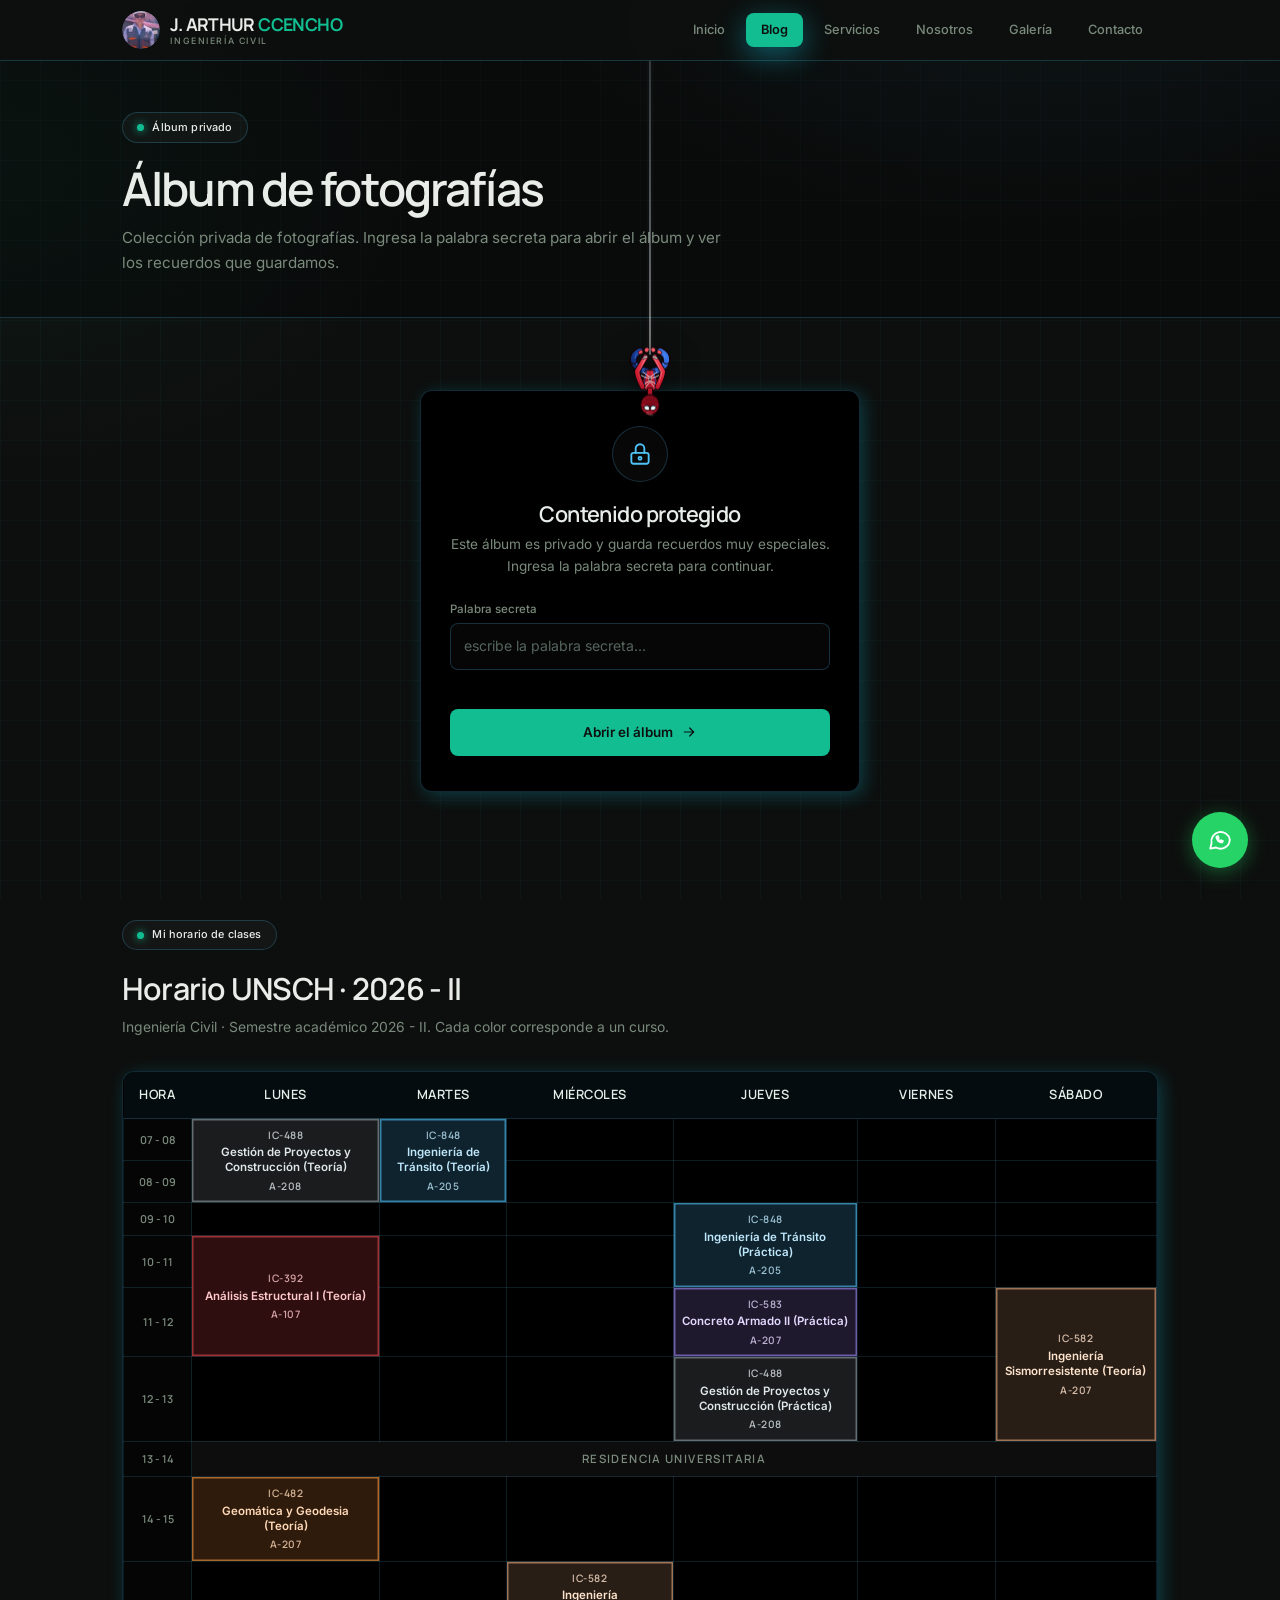
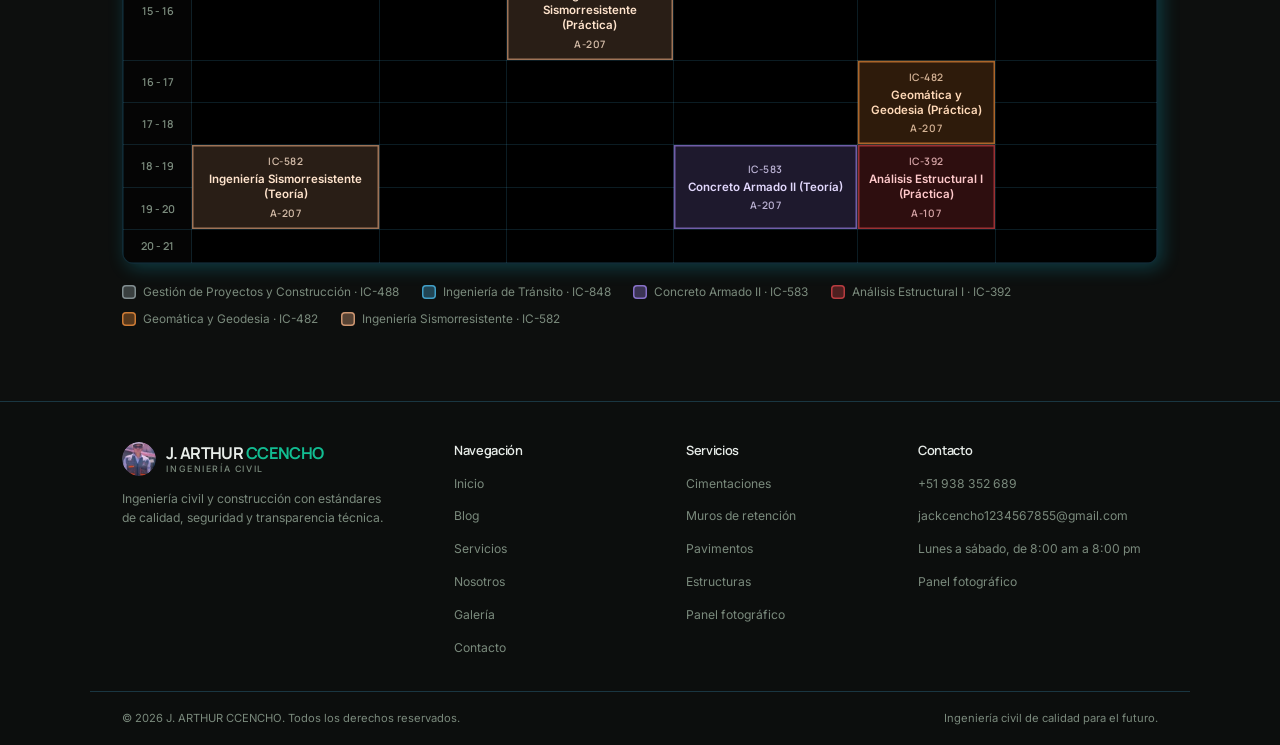
==== commit 68ffdc36: "Blog: cache-bust css blog" ====
--- a/blog.html
+++ b/blog.html
@@ -11,7 +11,7 @@
     <link rel="preconnect" href="https://fonts.gstatic.com" crossorigin>
     <link href="https://fonts.googleapis.com/css2?family=Inter:wght@400;500;600;700&family=Manrope:wght@600;700;800&family=Dancing+Script:wght@500;700&display=swap" rel="stylesheet">
     <link rel="stylesheet" href="estilos.css">
-    <link rel="stylesheet" href="blog.css">
+    <link rel="stylesheet" href="blog.css?v=2">
     <link rel="stylesheet" href="mascota.css">
     <script>document.documentElement.classList.add("js");</script>
 </head>
--- a/blog.css
+++ b/blog.css
@@ -623,8 +623,7 @@
 .album-item img {
     display: block;
     width: 100%;
-    aspect-ratio: 1 / 1;
-    object-fit: cover;
+    height: auto;
     border-radius: 2px;
     background: var(--crema-textura);
     transition: transform .5s var(--ease, ease);
@@ -714,11 +713,13 @@
 
 .lightbox-marco {
     position: relative;
-    max-width: min(84vw, 1100px);
-    padding: 14px 14px 66px;
+    width: min(88vw, 980px);
+    max-width: min(92vw, 1200px);
+    padding: 1rem 1rem 0;
     margin: 0;
-    border-radius: 6px;
-    background: linear-gradient(160deg, #fffdfb, #fff3ef);
+    border-radius: 14px;
+    overflow: hidden;
+    background: #ffffff;
     box-shadow:
         0 30px 80px rgba(20, 2, 8, .6),
         0 0 60px rgba(231, 84, 128, .25);
@@ -740,20 +741,25 @@
 .lightbox-marco img {
     display: block;
     max-width: 100%;
-    max-height: 80vh;
-    border-radius: 3px;
+    margin: 0 auto;
+    border-radius: 8px;
+    box-shadow: 0 6px 18px rgba(107, 29, 51, .12);
+    max-height: calc(82vh - 60px);
     object-fit: contain;
-    background: var(--crema-textura);
+    background: transparent;
+    transition: opacity .35s ease;
 }
 
 .lightbox-pie {
-    margin-top: .9rem;
+    position: static;
+    padding: .9rem 1.2rem;
+    background: #ffffff;
     color: var(--vino);
     font-family: "Dancing Script", cursive;
     font-size: 1.4rem;
     font-weight: 700;
-    line-height: 1.25;
     text-align: center;
+    border-top: 1.5px solid rgba(231, 84, 128, .35);
 }
 
 .lightbox button {
@@ -789,12 +795,22 @@
 }
 
 .lightbox-flecha {
-    flex: 0 0 auto;
+    position: absolute;
+    top: 50%;
+    transform: translateY(-50%);
     width: 46px;
     height: 46px;
     font-size: 1.8rem;
-    line-height: 1;
+    line-height: 1.2;
     padding-bottom: .3rem;
+}
+
+.lightbox-prev {
+    left: 1.2rem;
+}
+
+.lightbox-next {
+    right: 1.2rem;
 }
 
 /* ============ HORARIO DE CLASES (visible sin contraseña) ============ */
@@ -995,29 +1011,10 @@
     box-shadow: inset 0 0 0 1.5px rgba(255, 186, 140, .7);
 }
 
-/* El horario dentro del estado romántico: mantiene su panel oscuro */
+/* El horario queda solo en el Blog antes de la contraseña; al entrar se oculta */
 
 .desbloqueado .horario-seccion {
-    padding: 2.5rem 0 4.5rem;
-}
-
-.desbloqueado .horario-cabecera h2 {
-    color: var(--vino-oscuro);
-}
-
-.desbloqueado .horario-cabecera p {
-    color: var(--tinta-suave);
-}
-
-.desbloqueado .horario-cabecera .etiqueta {
-    border-color: rgba(231, 84, 128, .3);
-    background: rgba(231, 84, 128, .1);
-    color: var(--vino);
-}
-
-.desbloqueado .horario-cabecera .etiqueta::before {
-    background: var(--rosa);
-    box-shadow: 0 0 8px rgba(231, 84, 128, .8);
+    display: none;
 }
 
 /* --- Responsive --- */
@@ -1045,11 +1042,11 @@
     }
 
     .lightbox-marco {
-        padding: 10px 10px 52px;
+        padding: .7rem .7rem 0;
     }
 
     .lightbox-marco img {
-        max-height: 68vh;
+        max-height: calc(76vh - 60px);
     }
 
     .lightbox-flecha {
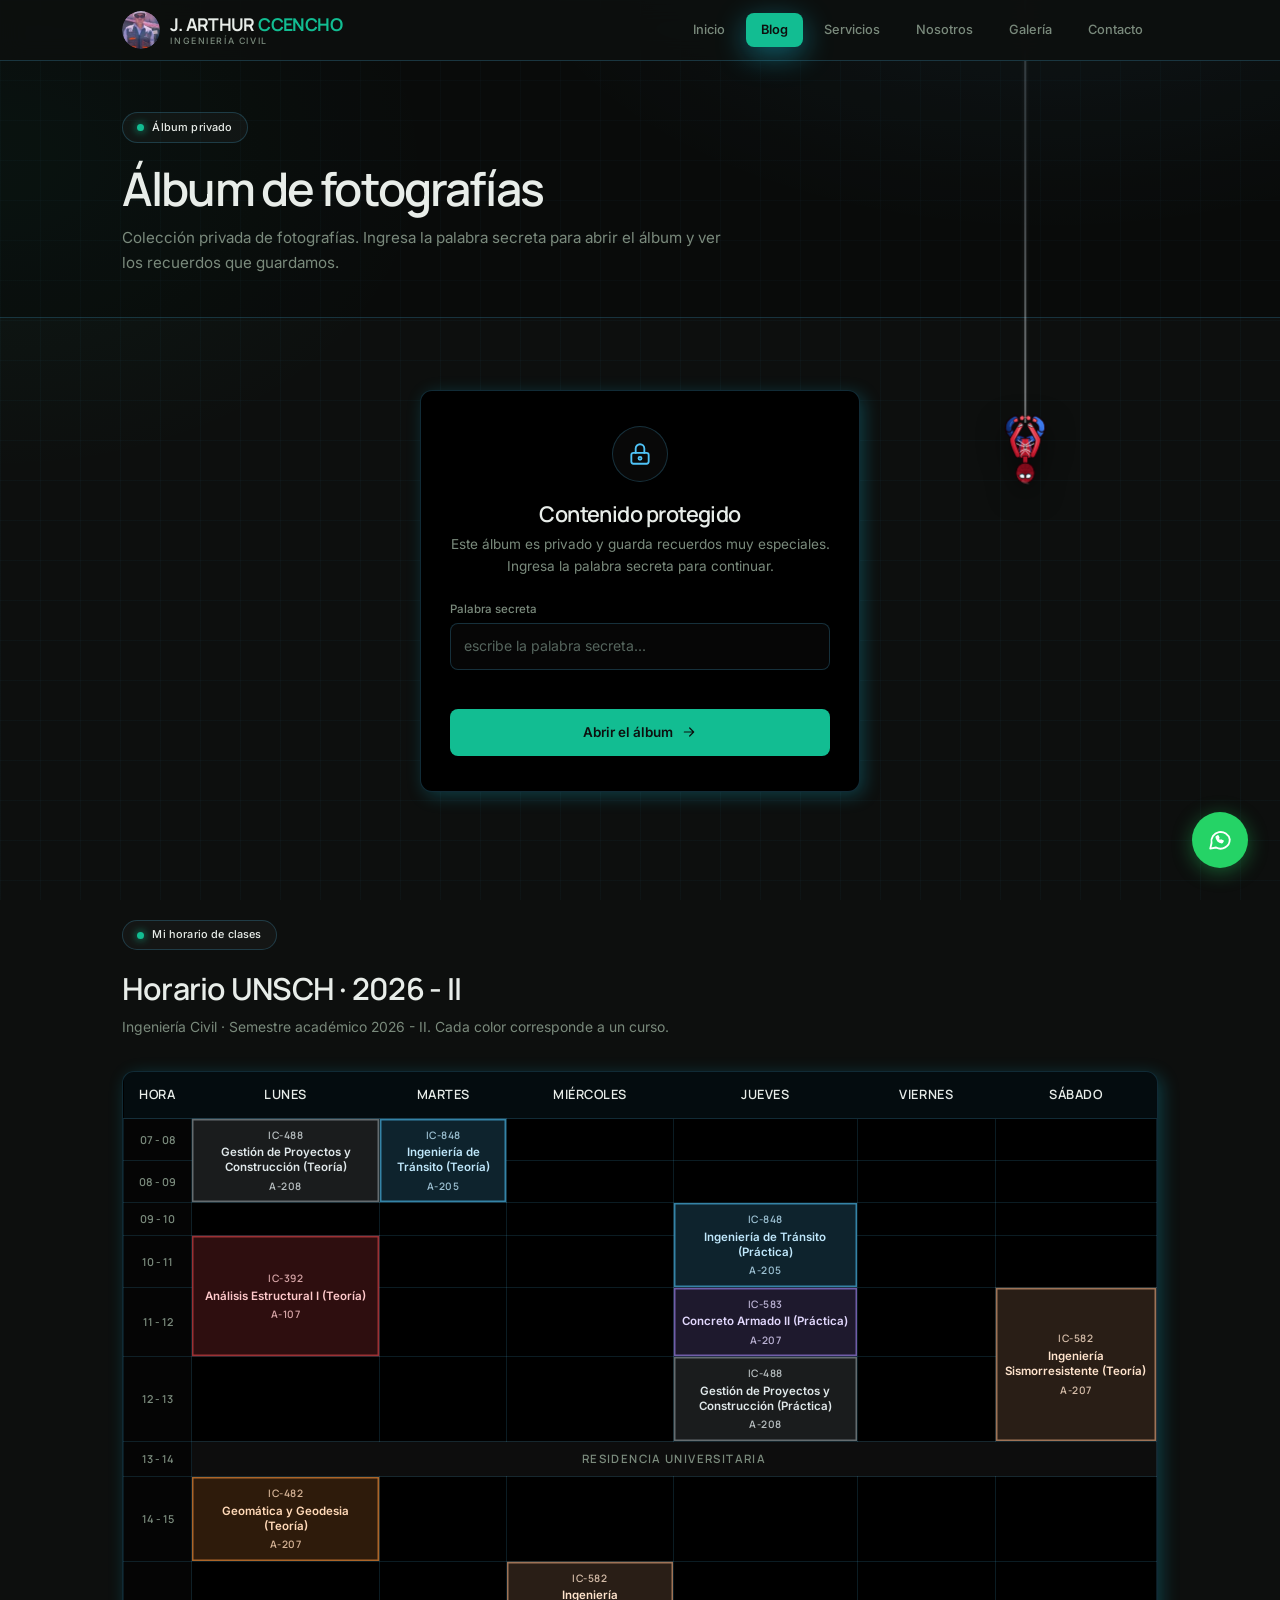
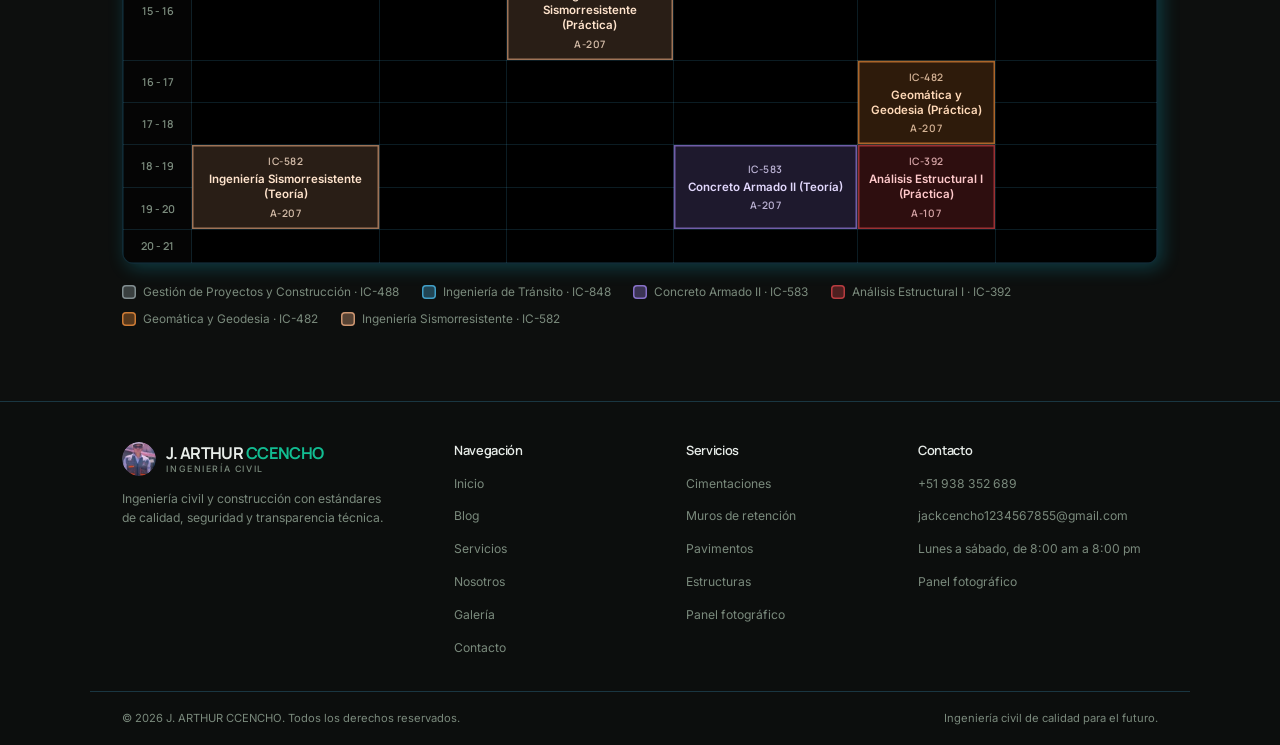
==== commit 392f4838: "Blog: marco de foto ajusta al ancho de la foto" ====
--- a/blog.html
+++ b/blog.html
@@ -11,7 +11,7 @@
     <link rel="preconnect" href="https://fonts.gstatic.com" crossorigin>
     <link href="https://fonts.googleapis.com/css2?family=Inter:wght@400;500;600;700&family=Manrope:wght@600;700;800&family=Dancing+Script:wght@500;700&display=swap" rel="stylesheet">
     <link rel="stylesheet" href="estilos.css">
-    <link rel="stylesheet" href="blog.css?v=2">
+    <link rel="stylesheet" href="blog.css?v=3">
     <link rel="stylesheet" href="mascota.css">
     <script>document.documentElement.classList.add("js");</script>
 </head>
--- a/blog.css
+++ b/blog.css
@@ -713,8 +713,8 @@
 
 .lightbox-marco {
     position: relative;
-    width: min(88vw, 980px);
-    max-width: min(92vw, 1200px);
+    width: fit-content;
+    max-width: min(92vw, 1100px);
     padding: 1rem 1rem 0;
     margin: 0;
     border-radius: 14px;
@@ -740,7 +740,7 @@
 
 .lightbox-marco img {
     display: block;
-    max-width: 100%;
+    max-width: calc(92vw - 2rem);
     margin: 0 auto;
     border-radius: 8px;
     box-shadow: 0 6px 18px rgba(107, 29, 51, .12);
@@ -1046,6 +1046,7 @@
     }
 
     .lightbox-marco img {
+        max-width: calc(92vw - 1.4rem);
         max-height: calc(76vh - 60px);
     }
 
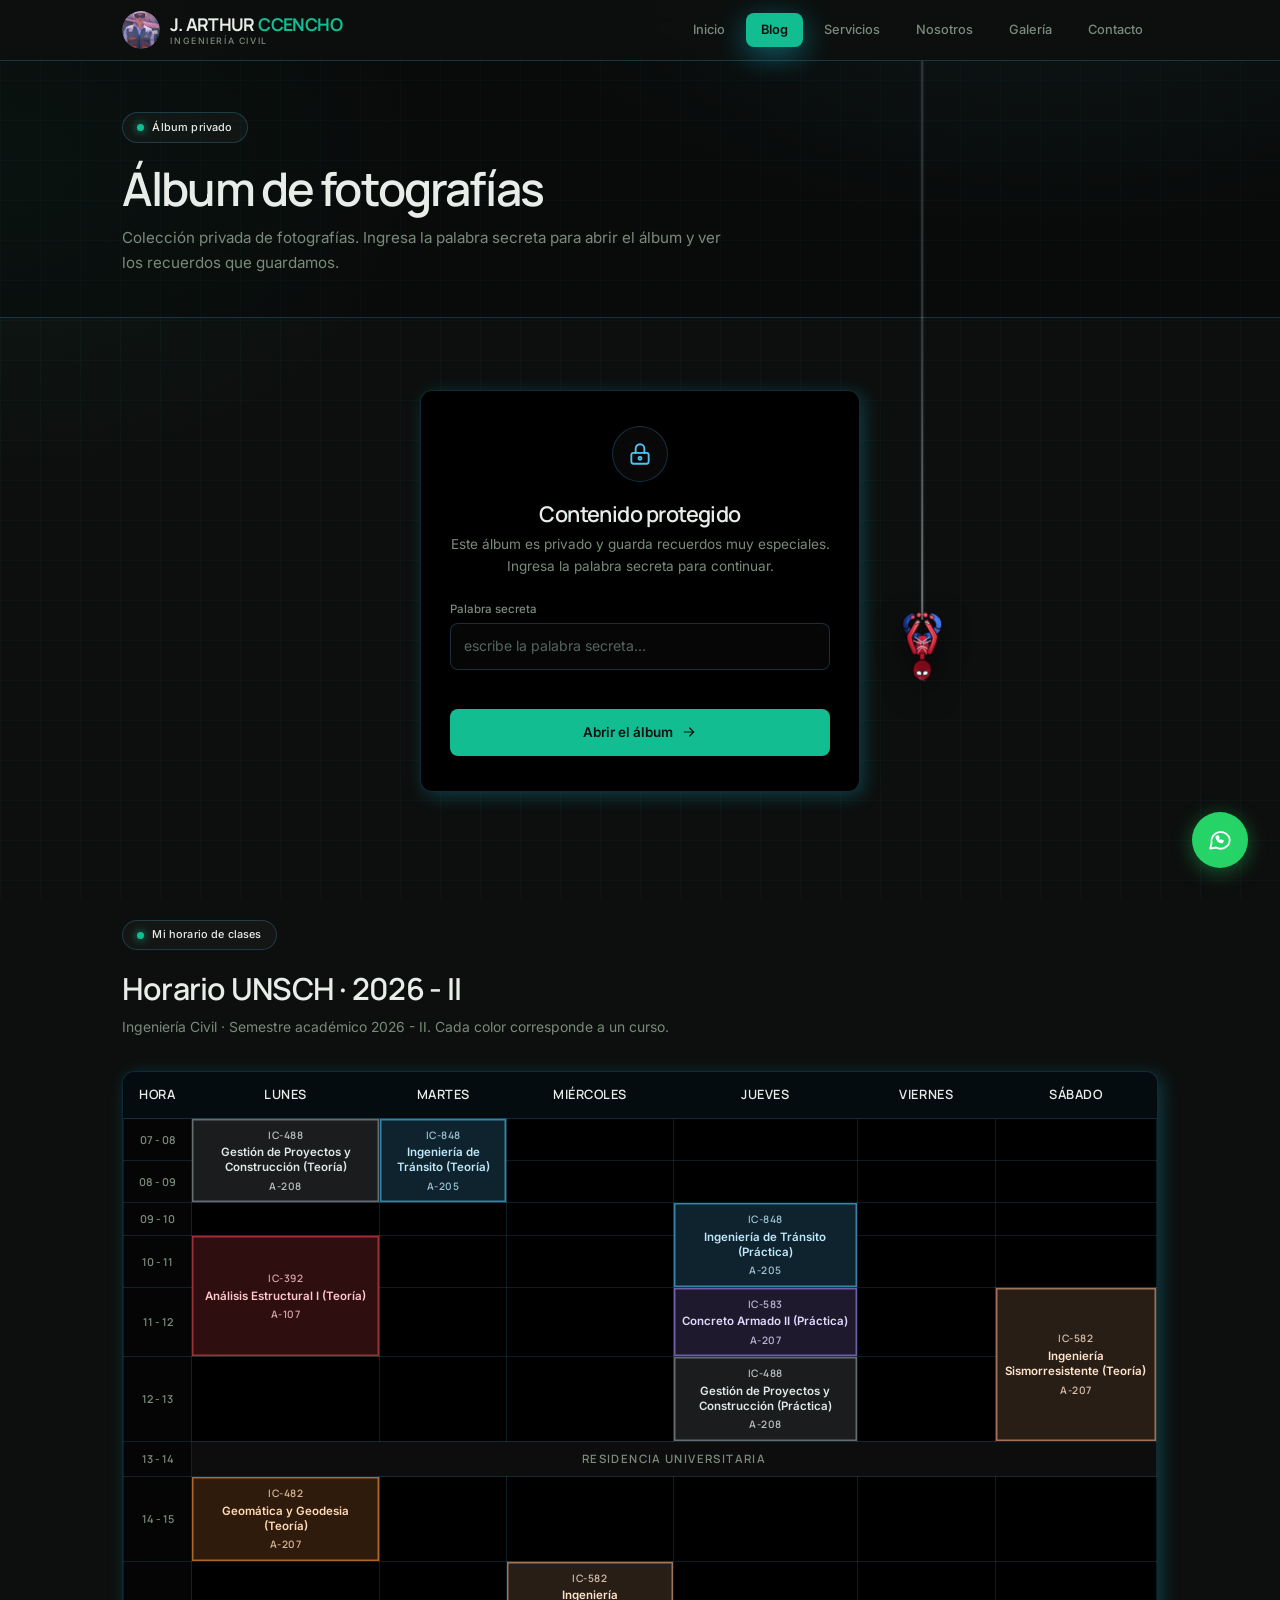
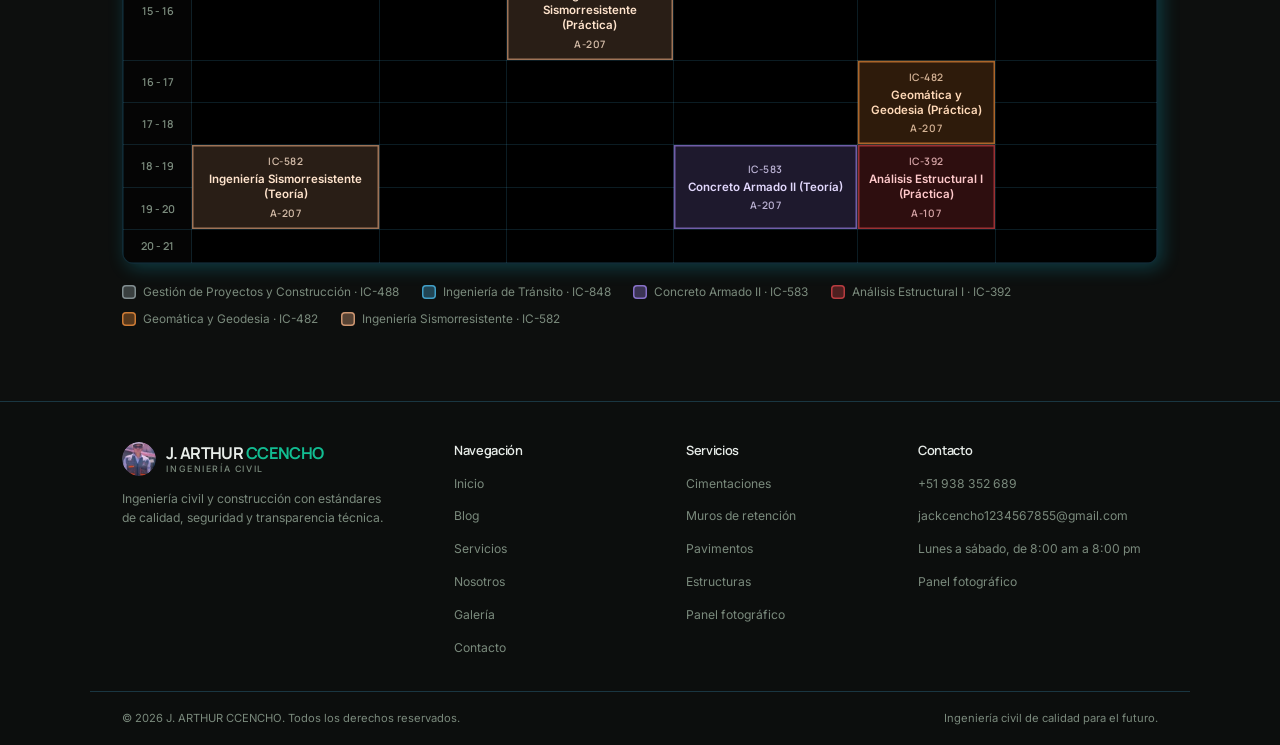
==== commit 7c2c82d6: "Blog: rediseño romántico visor con frase ajustada a la foto" ====
--- a/blog.html
+++ b/blog.html
@@ -11,7 +11,7 @@
     <link rel="preconnect" href="https://fonts.gstatic.com" crossorigin>
     <link href="https://fonts.googleapis.com/css2?family=Inter:wght@400;500;600;700&family=Manrope:wght@600;700;800&family=Dancing+Script:wght@500;700&display=swap" rel="stylesheet">
     <link rel="stylesheet" href="estilos.css">
-    <link rel="stylesheet" href="blog.css?v=3">
+    <link rel="stylesheet" href="blog.css?v=4">
     <link rel="stylesheet" href="mascota.css">
     <script>document.documentElement.classList.add("js");</script>
 </head>
--- a/blog.css
+++ b/blog.css
@@ -702,38 +702,89 @@
     justify-content: center;
     gap: .8rem;
     padding: 1.2rem;
-    background: rgba(72, 12, 30, .88);
+    background:
+        radial-gradient(760px 480px at 50% 12%, rgba(231, 84, 128, .26), transparent 60%),
+        radial-gradient(620px 420px at 85% 88%, rgba(255, 214, 224, .16), transparent 60%),
+        radial-gradient(520px 380px at 12% 90%, rgba(255, 190, 205, .14), transparent 60%),
+        rgba(72, 12, 30, .92);
     -webkit-backdrop-filter: blur(8px);
     backdrop-filter: blur(8px);
 }
 
+.lightbox::before {
+    content: "";
+    position: absolute;
+    inset: 0;
+    background-image:
+        radial-gradient(rgba(178, 58, 94, .05) 1px, transparent 1.4px),
+        radial-gradient(rgba(255, 255, 255, .75) 1px, transparent 1.4px);
+    background-size: 26px 26px, 17px 17px;
+    background-position: 0 0, 9px 13px;
+    pointer-events: none;
+}
+
 .lightbox[hidden] {
     display: none;
+}
+
+@keyframes aparecer-marco {
+    from {
+        opacity: 0;
+        transform: translateY(18px) scale(.97) rotate(-3deg);
+    }
+
+    to {
+        opacity: 1;
+        transform: translateY(0) scale(1) rotate(-1.2deg);
+    }
 }
 
 .lightbox-marco {
     position: relative;
     width: fit-content;
     max-width: min(92vw, 1100px);
-    padding: 1rem 1rem 0;
+    padding: 14px 14px 0;
     margin: 0;
-    border-radius: 14px;
-    overflow: hidden;
-    background: #ffffff;
+    border-radius: 8px;
+    overflow: visible;
+    background: #fffdfb;
+    border: 1px solid rgba(231, 84, 128, .22);
     box-shadow:
         0 30px 80px rgba(20, 2, 8, .6),
         0 0 60px rgba(231, 84, 128, .25);
-    animation: aparecer .45s var(--ease, ease) both;
+    transform: rotate(-1.2deg);
+    animation: aparecer-marco .5s var(--ease) backwards;
+}
+
+.lightbox-marco::before {
+    content: "";
+    position: absolute;
+    top: -13px;
+    left: 50%;
+    width: 104px;
+    height: 26px;
+    transform: translateX(-50%) rotate(-3deg);
+    background: linear-gradient(180deg, rgba(255, 214, 224, .9), rgba(231, 84, 128, .6));
+    border-radius: 2px;
+    box-shadow: 0 3px 8px rgba(178, 58, 94, .2);
+    opacity: .88;
+    z-index: 2;
+    pointer-events: none;
+}
+
+.lightbox-marco:hover {
+    transform: rotate(-.4deg);
 }
 
 .lightbox-corazones {
     position: absolute;
-    top: -16px;
-    left: -20px;
+    top: -26px;
+    left: 50%;
+    transform: translateX(-50%);
     color: var(--rosa);
-    font-size: 1.4rem;
-    letter-spacing: .2rem;
-    transform: rotate(-12deg);
+    font-size: 1.25rem;
+    letter-spacing: .5rem;
+    animation: corazon-latir 1.8s ease-in-out infinite;
     text-shadow: 0 4px 12px rgba(194, 24, 91, .5);
     pointer-events: none;
 }
@@ -742,9 +793,10 @@
     display: block;
     max-width: calc(92vw - 2rem);
     margin: 0 auto;
-    border-radius: 8px;
-    box-shadow: 0 6px 18px rgba(107, 29, 51, .12);
-    max-height: calc(82vh - 60px);
+    border: 6px solid #ffffff;
+    border-radius: 3px;
+    box-shadow: 0 10px 26px rgba(178, 58, 94, .18);
+    max-height: calc(82vh - 92px);
     object-fit: contain;
     background: transparent;
     transition: opacity .35s ease;
@@ -752,14 +804,36 @@
 
 .lightbox-pie {
     position: static;
-    padding: .9rem 1.2rem;
-    background: #ffffff;
-    color: var(--vino);
+    width: 0;
+    min-width: 100%;
+    box-sizing: border-box;
+    padding: 1rem 1.2rem 1.1rem;
+    background: linear-gradient(120deg, rgba(255, 214, 224, .55), rgba(255, 243, 239, .9));
+    color: var(--vino-oscuro);
     font-family: "Dancing Script", cursive;
-    font-size: 1.4rem;
+    font-size: 1.45rem;
     font-weight: 700;
     text-align: center;
-    border-top: 1.5px solid rgba(231, 84, 128, .35);
+    border-top: 1.5px dashed rgba(231, 84, 128, .45);
+    border-radius: 0 0 8px 8px;
+    line-height: 1.35;
+    white-space: normal;
+    overflow-wrap: break-word;
+}
+
+.lightbox-pie::before,
+.lightbox-pie::after {
+    color: var(--rosa);
+}
+
+.lightbox-pie::before {
+    content: "♥ ";
+    animation: corazon-latir 1.8s ease-in-out infinite;
+}
+
+.lightbox-pie::after {
+    content: " ♥";
+    animation: corazon-latir 1.8s ease-in-out 1.2s infinite;
 }
 
 .lightbox button {
@@ -768,7 +842,7 @@
     padding: 0;
     border: 1.5px solid rgba(231, 84, 128, .45);
     border-radius: 50%;
-    background: rgba(255, 249, 245, .92);
+    background: rgba(255, 247, 243, .95);
     color: var(--vino);
     cursor: pointer;
     transition: color .2s, background .2s, box-shadow .2s, transform .2s;
@@ -1042,12 +1116,12 @@
     }
 
     .lightbox-marco {
-        padding: .7rem .7rem 0;
+        padding: .8rem .8rem 0;
     }
 
     .lightbox-marco img {
-        max-width: calc(92vw - 1.4rem);
-        max-height: calc(76vh - 60px);
+        max-width: calc(92vw - 1.6rem);
+        max-height: calc(72vh - 96px);
     }
 
     .lightbox-flecha {
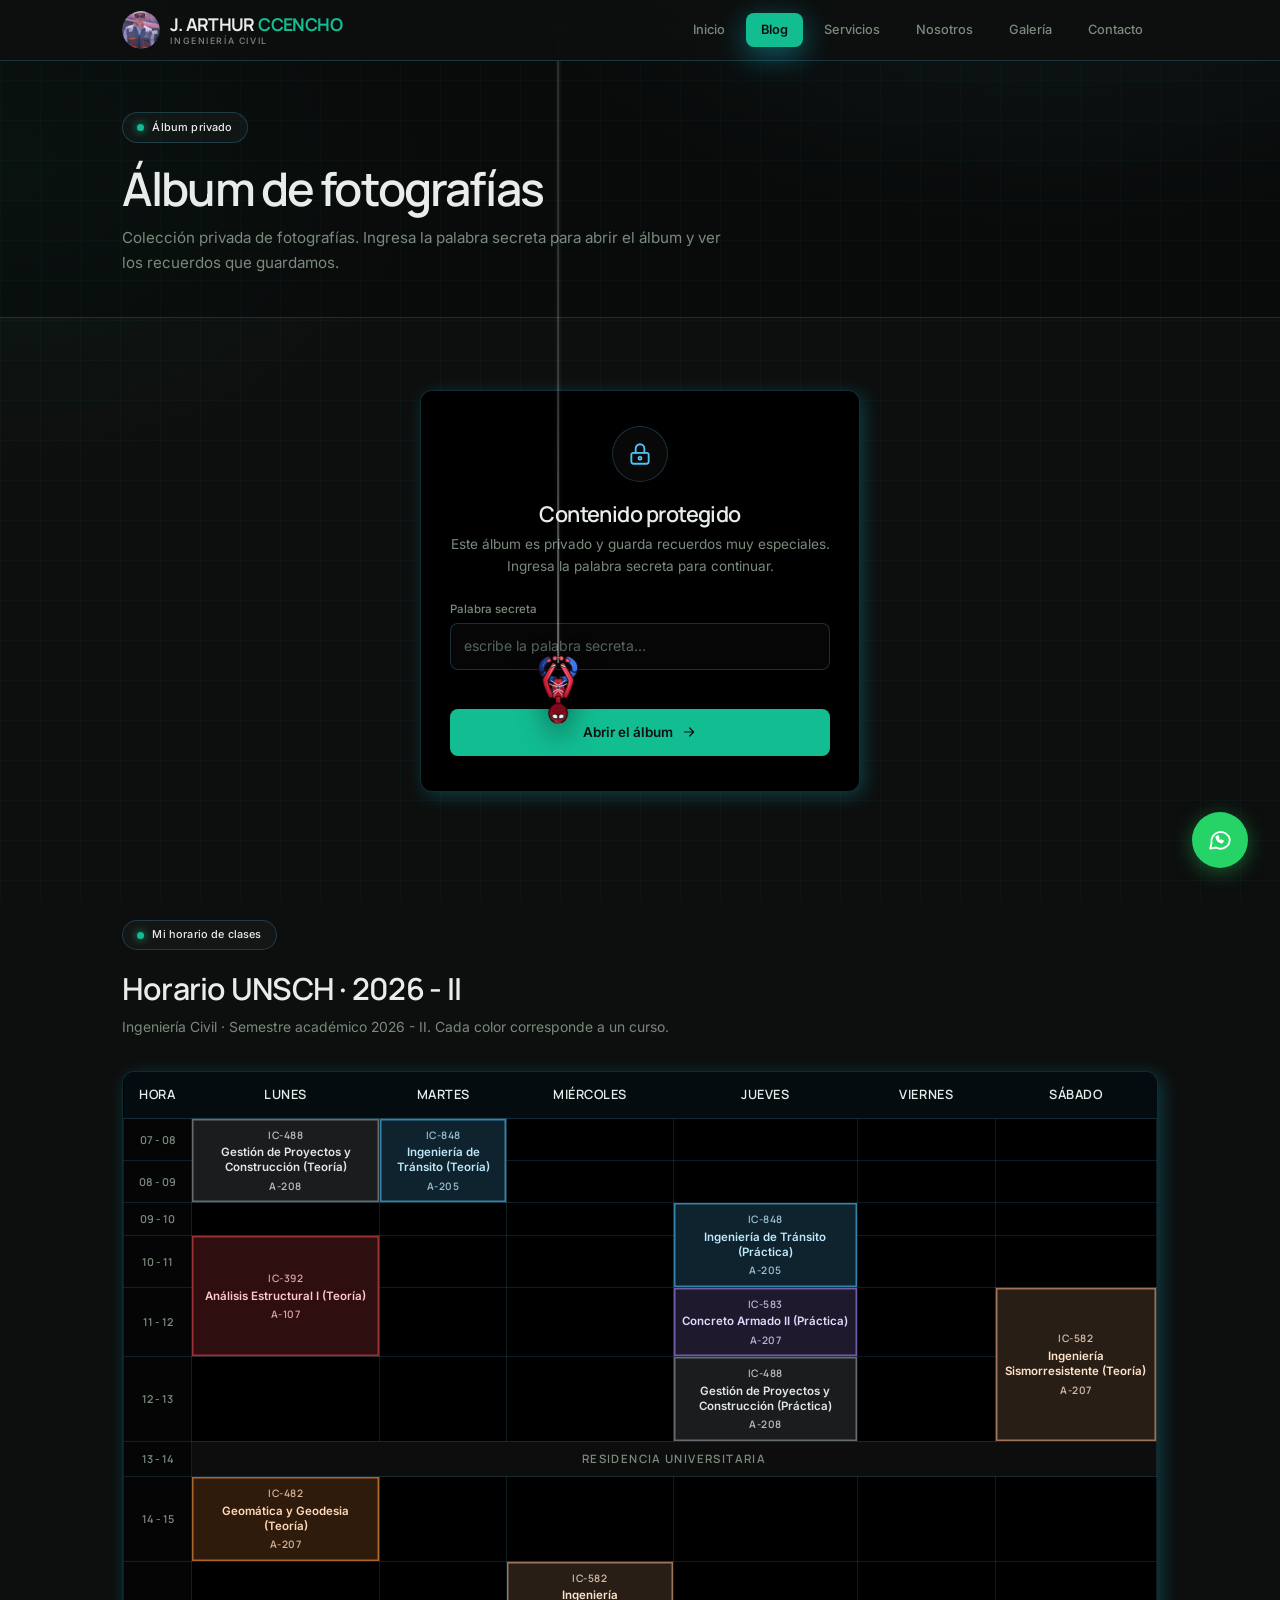
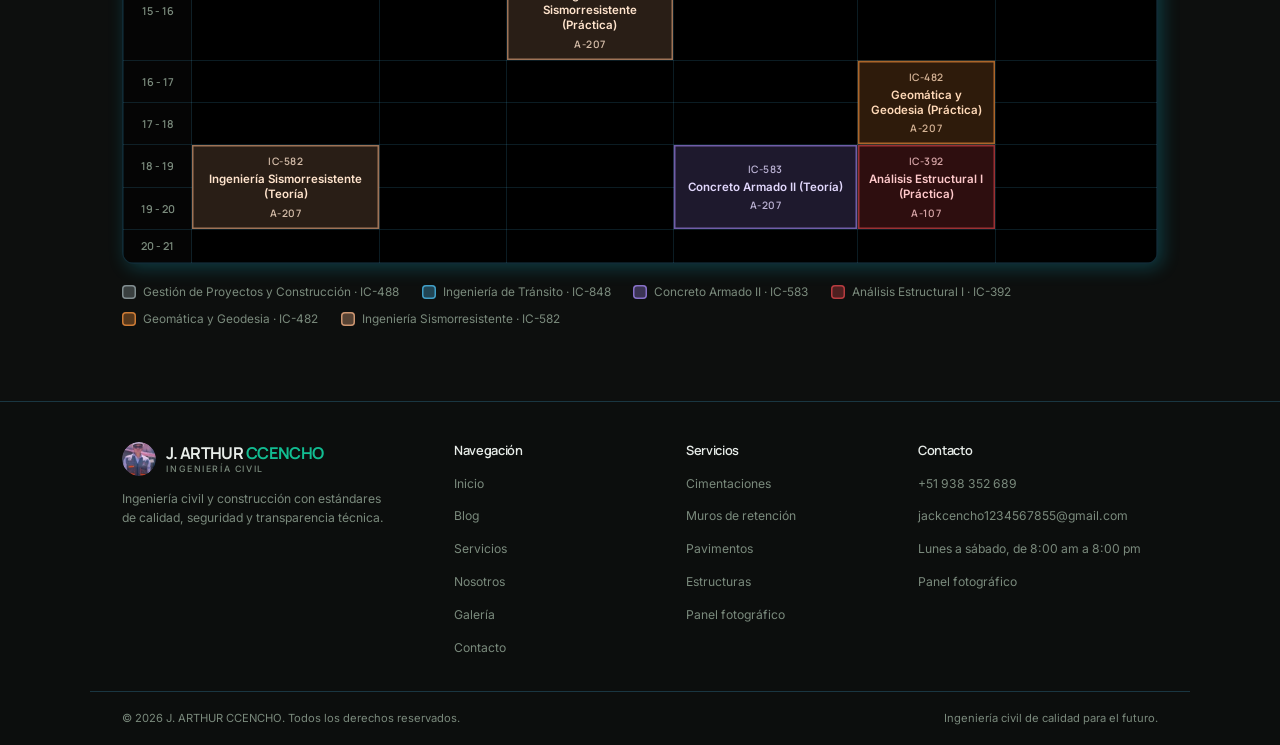
==== commit fa5f6fb9: "Blog: flechas pegadas al marco, fondo sin puntitos" ====
--- a/blog.html
+++ b/blog.html
@@ -11,7 +11,7 @@
     <link rel="preconnect" href="https://fonts.gstatic.com" crossorigin>
     <link href="https://fonts.googleapis.com/css2?family=Inter:wght@400;500;600;700&family=Manrope:wght@600;700;800&family=Dancing+Script:wght@500;700&display=swap" rel="stylesheet">
     <link rel="stylesheet" href="estilos.css">
-    <link rel="stylesheet" href="blog.css?v=4">
+    <link rel="stylesheet" href="blog.css?v=5">
     <link rel="stylesheet" href="mascota.css">
     <script>document.documentElement.classList.add("js");</script>
 </head>
@@ -275,13 +275,13 @@
         <button class="lightbox-cerrar" id="lb-cerrar" type="button" aria-label="Cerrar visor">
             <svg aria-hidden="true"><use href="#i-cerrar"></use></svg>
         </button>
-        <button class="lightbox-flecha lightbox-prev" id="lb-prev" type="button" aria-label="Foto anterior">&#8249;</button>
         <figure class="lightbox-marco">
             <span class="lightbox-corazones" aria-hidden="true">&#10084; &#10084;</span>
+            <button class="lightbox-flecha lightbox-prev" id="lb-prev" type="button" aria-label="Foto anterior">&#8249;</button>
             <img id="lb-imagen" src="" alt="">
             <figcaption id="lb-pie" class="lightbox-pie">Nuestro momento</figcaption>
+            <button class="lightbox-flecha lightbox-next" id="lb-next" type="button" aria-label="Foto siguiente">&#8250;</button>
         </figure>
-        <button class="lightbox-flecha lightbox-next" id="lb-next" type="button" aria-label="Foto siguiente">&#8250;</button>
     </div>
 
     <footer class="footer">
--- a/blog.css
+++ b/blog.css
@@ -709,18 +709,6 @@
         rgba(72, 12, 30, .92);
     -webkit-backdrop-filter: blur(8px);
     backdrop-filter: blur(8px);
-}
-
-.lightbox::before {
-    content: "";
-    position: absolute;
-    inset: 0;
-    background-image:
-        radial-gradient(rgba(178, 58, 94, .05) 1px, transparent 1.4px),
-        radial-gradient(rgba(255, 255, 255, .75) 1px, transparent 1.4px);
-    background-size: 26px 26px, 17px 17px;
-    background-position: 0 0, 9px 13px;
-    pointer-events: none;
 }
 
 .lightbox[hidden] {
@@ -871,7 +859,7 @@
 .lightbox-flecha {
     position: absolute;
     top: 50%;
-    transform: translateY(-50%);
+    z-index: 3;
     width: 46px;
     height: 46px;
     font-size: 1.8rem;
@@ -880,11 +868,13 @@
 }
 
 .lightbox-prev {
-    left: 1.2rem;
+    left: -10px;
+    transform: translate(-100%, -50%);
 }
 
 .lightbox-next {
-    right: 1.2rem;
+    right: -10px;
+    transform: translate(100%, -50%);
 }
 
 /* ============ HORARIO DE CLASES (visible sin contraseña) ============ */
@@ -1132,11 +1122,13 @@
     }
 
     .lightbox-prev {
-        left: .7rem;
+        left: .45rem;
+        transform: translateY(-50%);
     }
 
     .lightbox-next {
-        right: .7rem;
+        right: .45rem;
+        transform: translateY(-50%);
     }
 
     .album-grid {
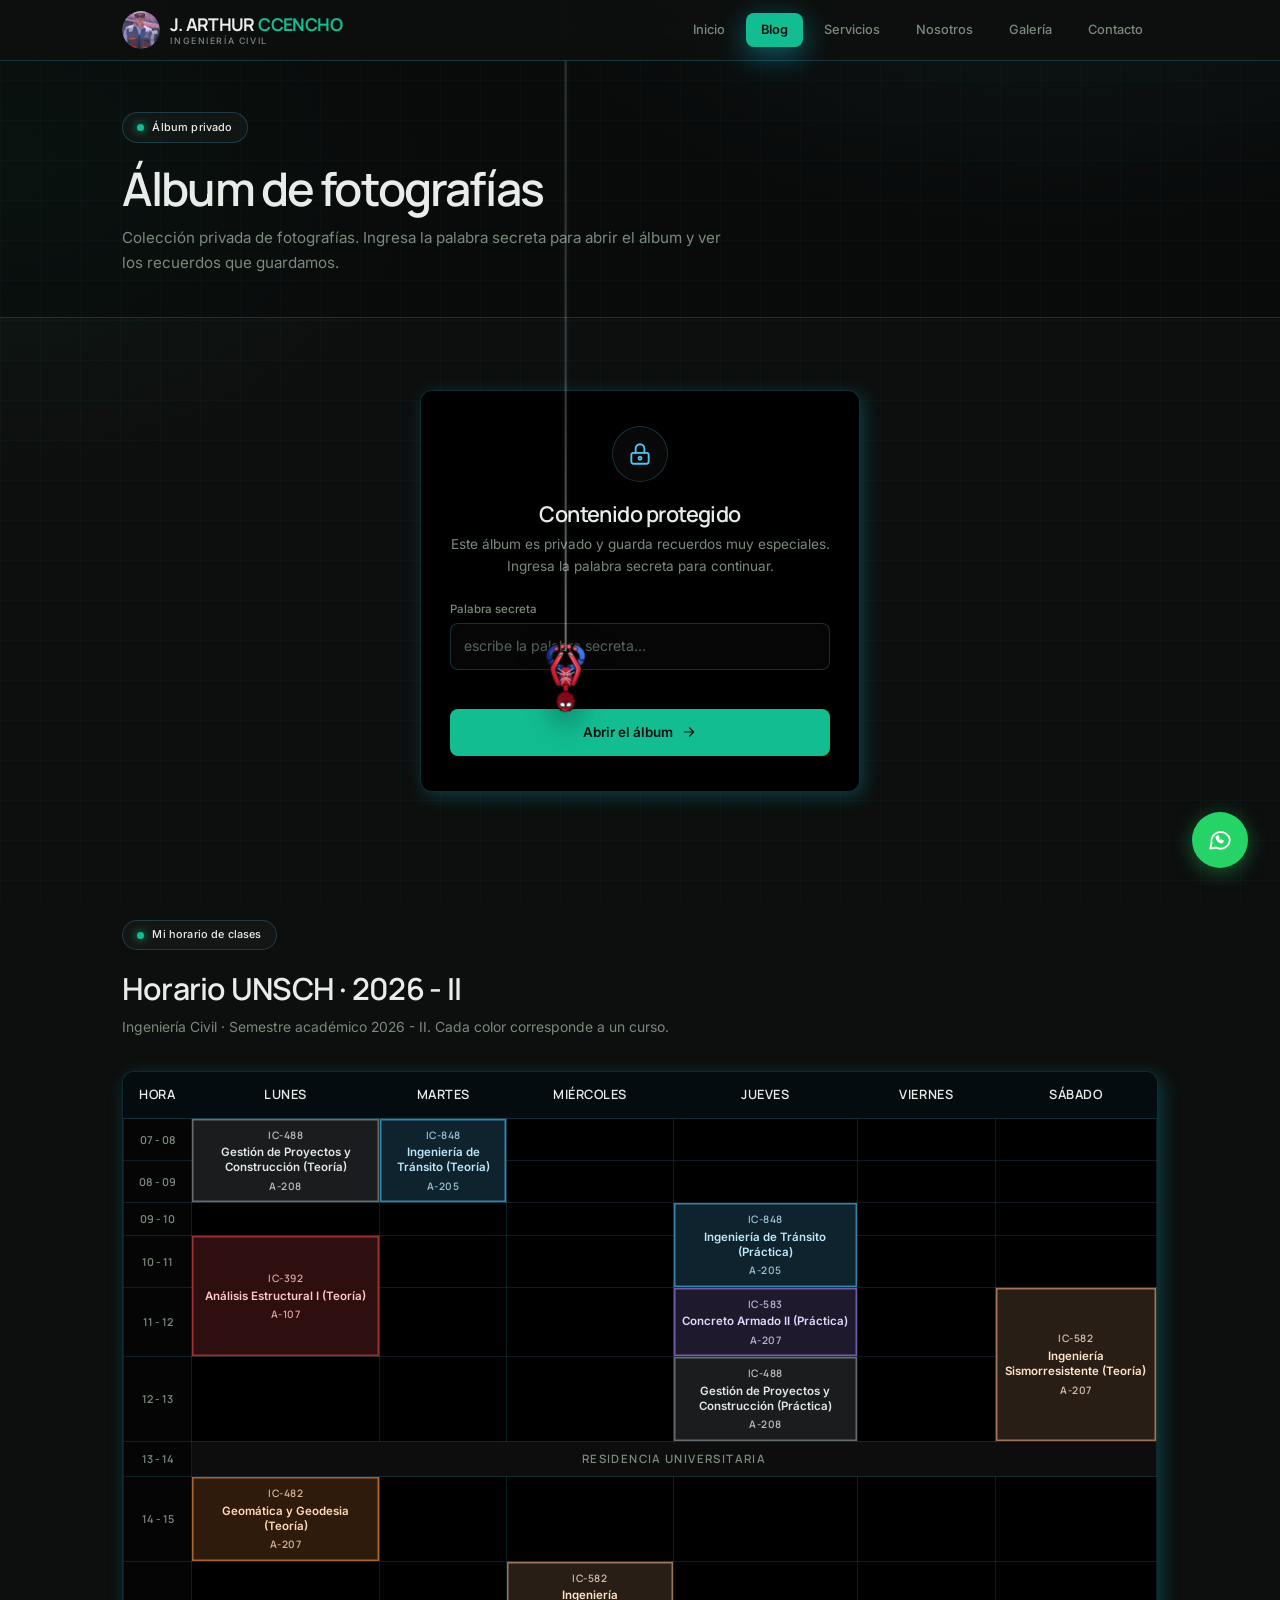
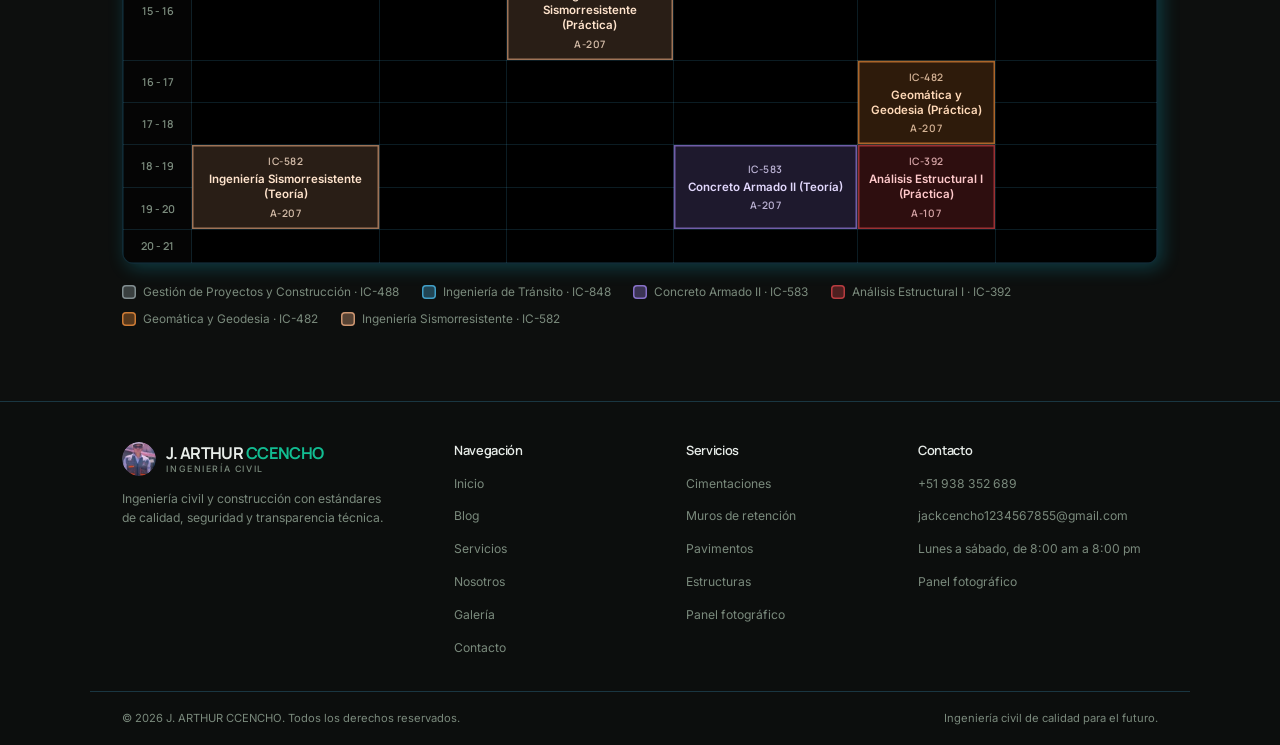
==== commit 5c5f07a2: "Blog: flechas separadas un poco de la foto, sin distorsion al hover" ====
--- a/blog.html
+++ b/blog.html
@@ -11,7 +11,7 @@
     <link rel="preconnect" href="https://fonts.gstatic.com" crossorigin>
     <link href="https://fonts.googleapis.com/css2?family=Inter:wght@400;500;600;700&family=Manrope:wght@600;700;800&family=Dancing+Script:wght@500;700&display=swap" rel="stylesheet">
     <link rel="stylesheet" href="estilos.css">
-    <link rel="stylesheet" href="blog.css?v=5">
+    <link rel="stylesheet" href="blog.css?v=6">
     <link rel="stylesheet" href="mascota.css">
     <script>document.documentElement.classList.add("js");</script>
 </head>
--- a/blog.css
+++ b/blog.css
@@ -860,6 +860,7 @@
     position: absolute;
     top: 50%;
     z-index: 3;
+    translate: 0 -50%;
     width: 46px;
     height: 46px;
     font-size: 1.8rem;
@@ -868,13 +869,13 @@
 }
 
 .lightbox-prev {
-    left: -10px;
-    transform: translate(-100%, -50%);
+    left: -18px;
+    translate: -100% -50%;
 }
 
 .lightbox-next {
-    right: -10px;
-    transform: translate(100%, -50%);
+    right: -18px;
+    translate: 100% -50%;
 }
 
 /* ============ HORARIO DE CLASES (visible sin contraseña) ============ */
@@ -1123,12 +1124,12 @@
 
     .lightbox-prev {
         left: .45rem;
-        transform: translateY(-50%);
+        translate: 0 -50%;
     }
 
     .lightbox-next {
         right: .45rem;
-        transform: translateY(-50%);
+        translate: 0 -50%;
     }
 
     .album-grid {
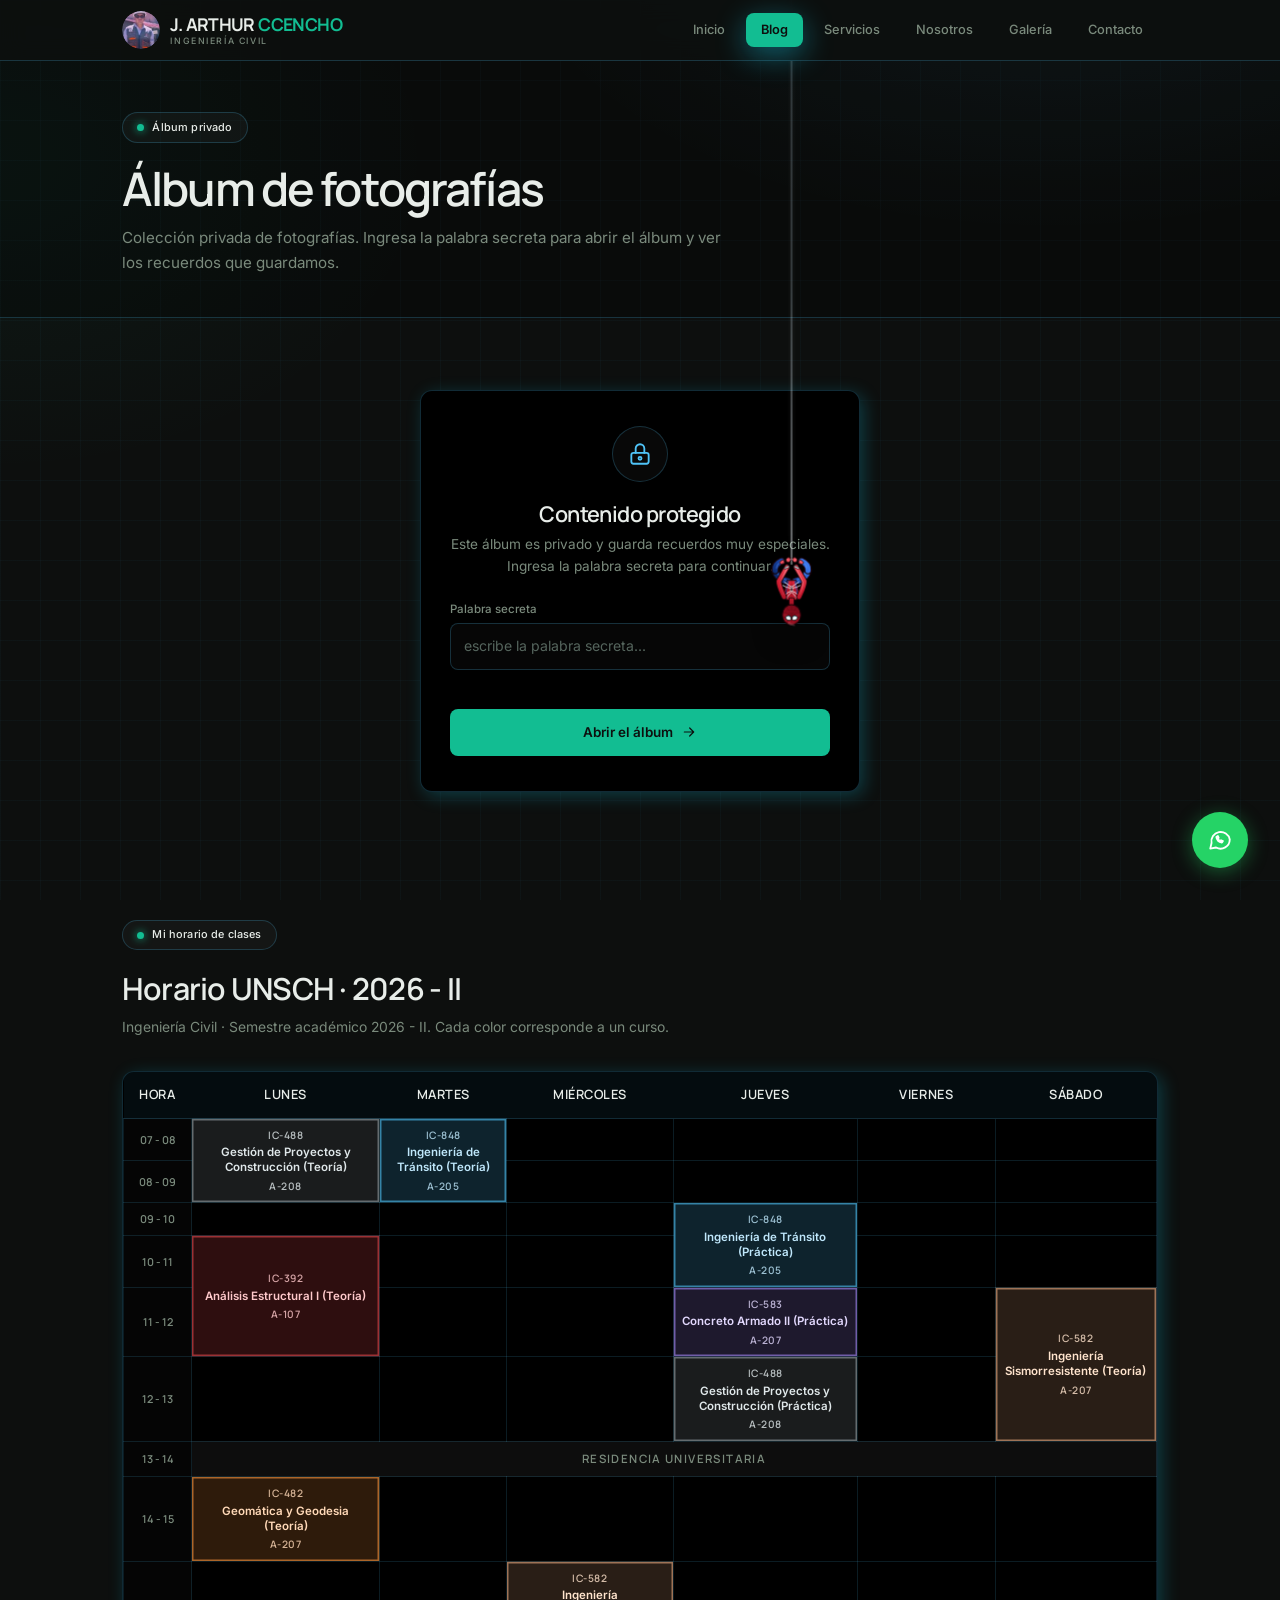
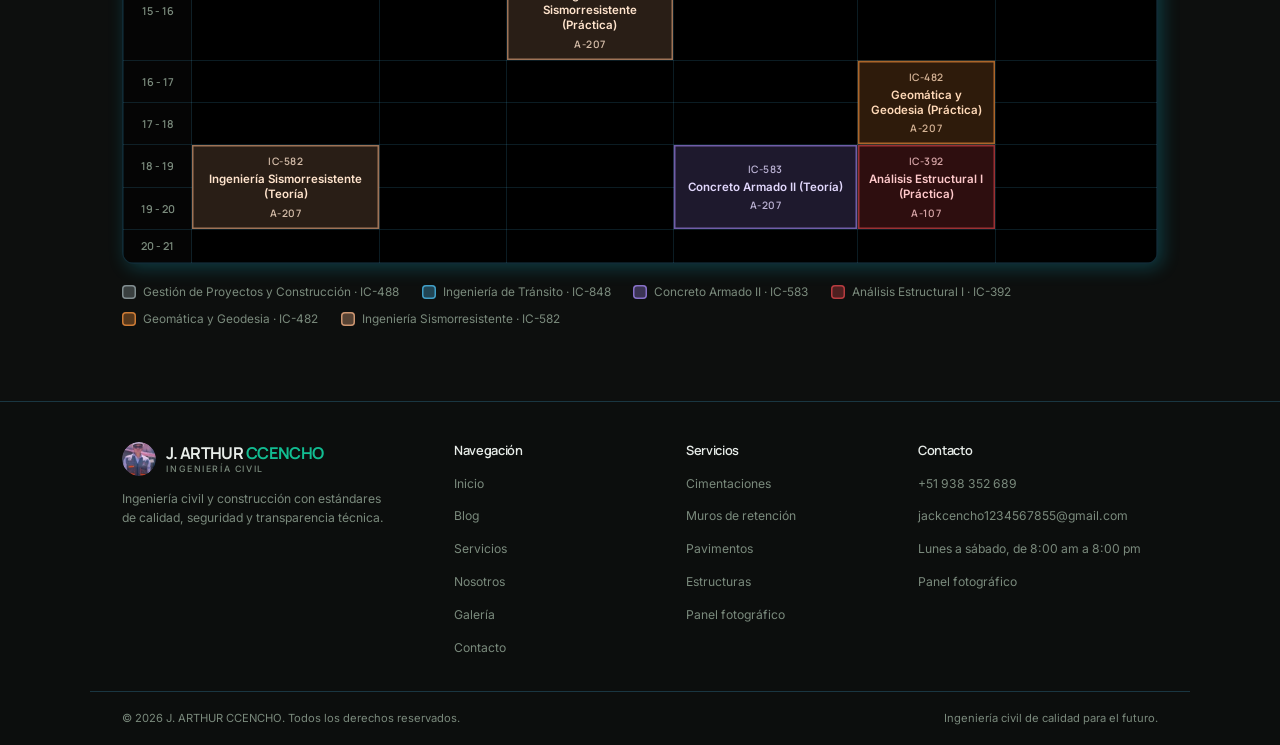
==== commit 24636d9f: "Blog: nueva palabra secreta de acceso, cache-bust js Co-Authored-By: Claude Opus 5.5 <noreply@anthro" ====
--- a/blog.html
+++ b/blog.html
@@ -338,7 +338,7 @@
     </button>
 
     <script src="script.js"></script>
-    <script src="blog.js"></script>
+    <script src="blog.js?v=2"></script>
     <script src="mascota-spider.js"></script>
 </body>
 </html>
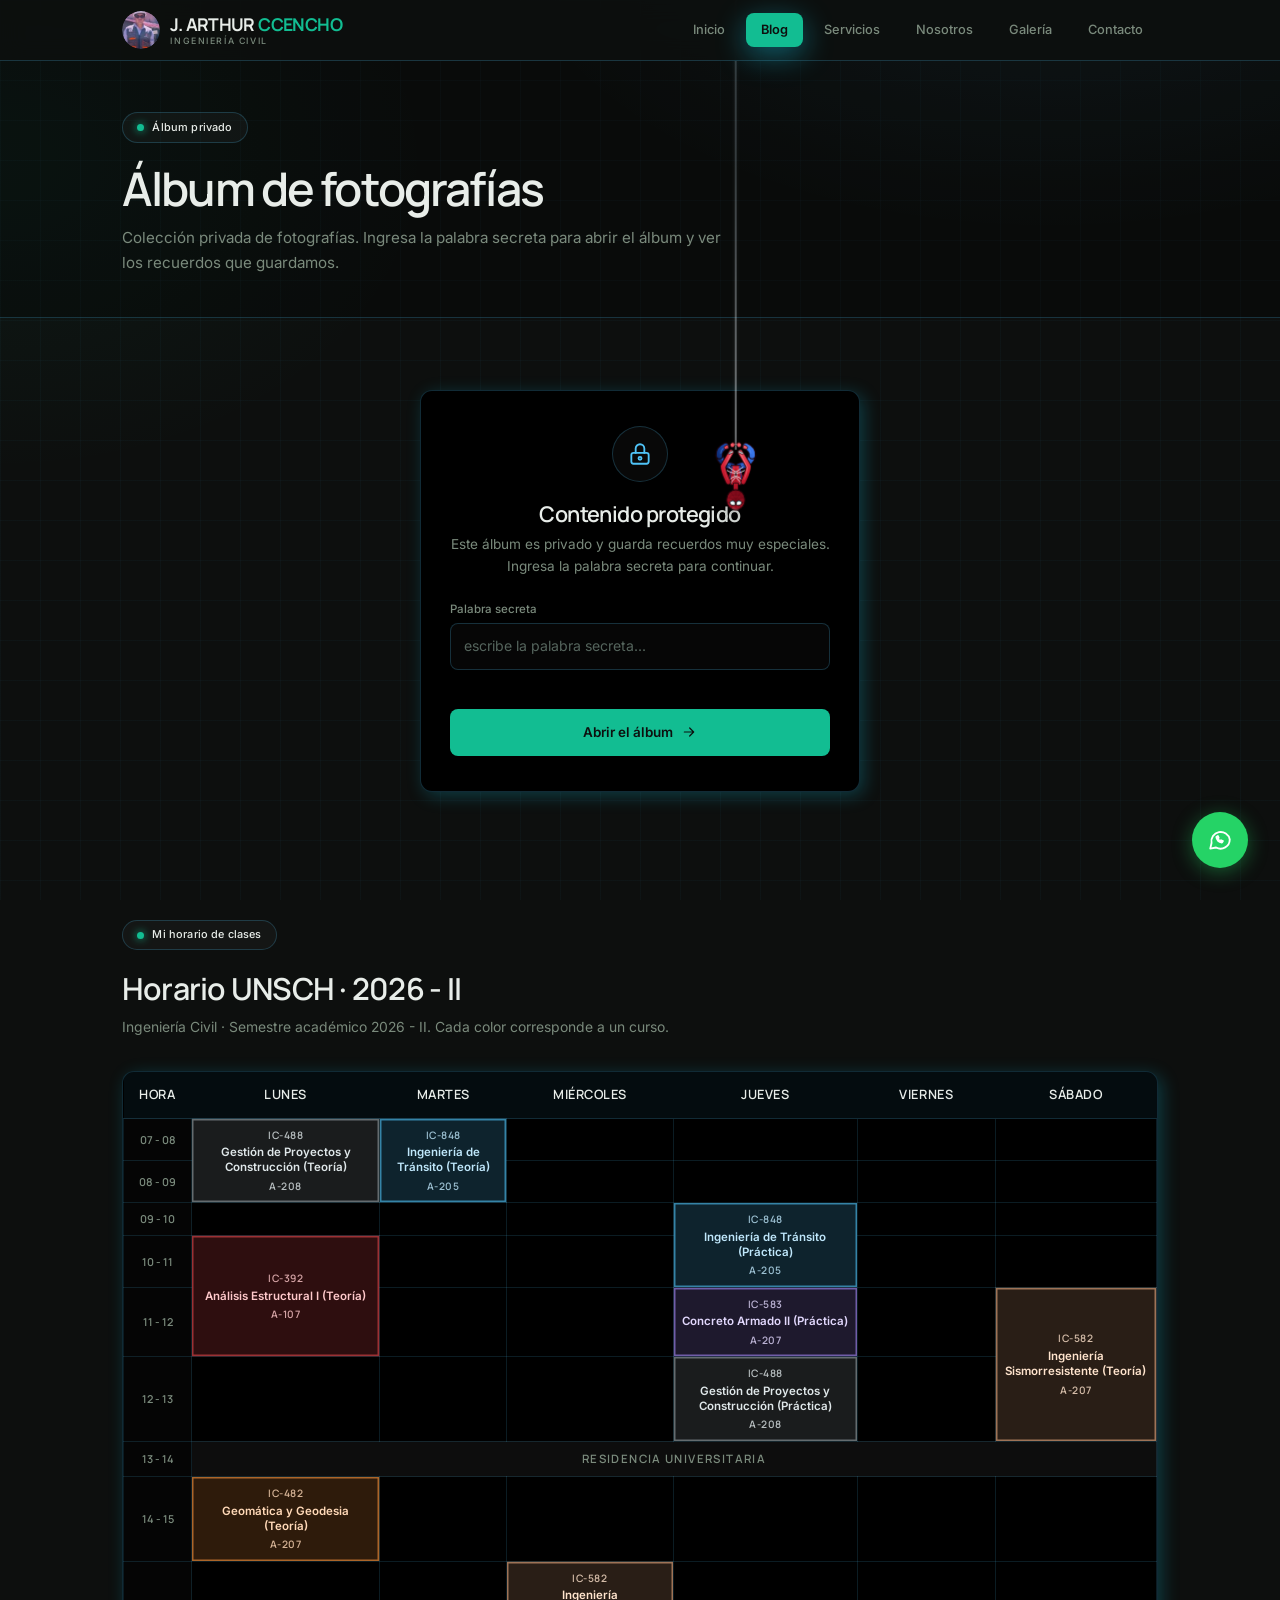
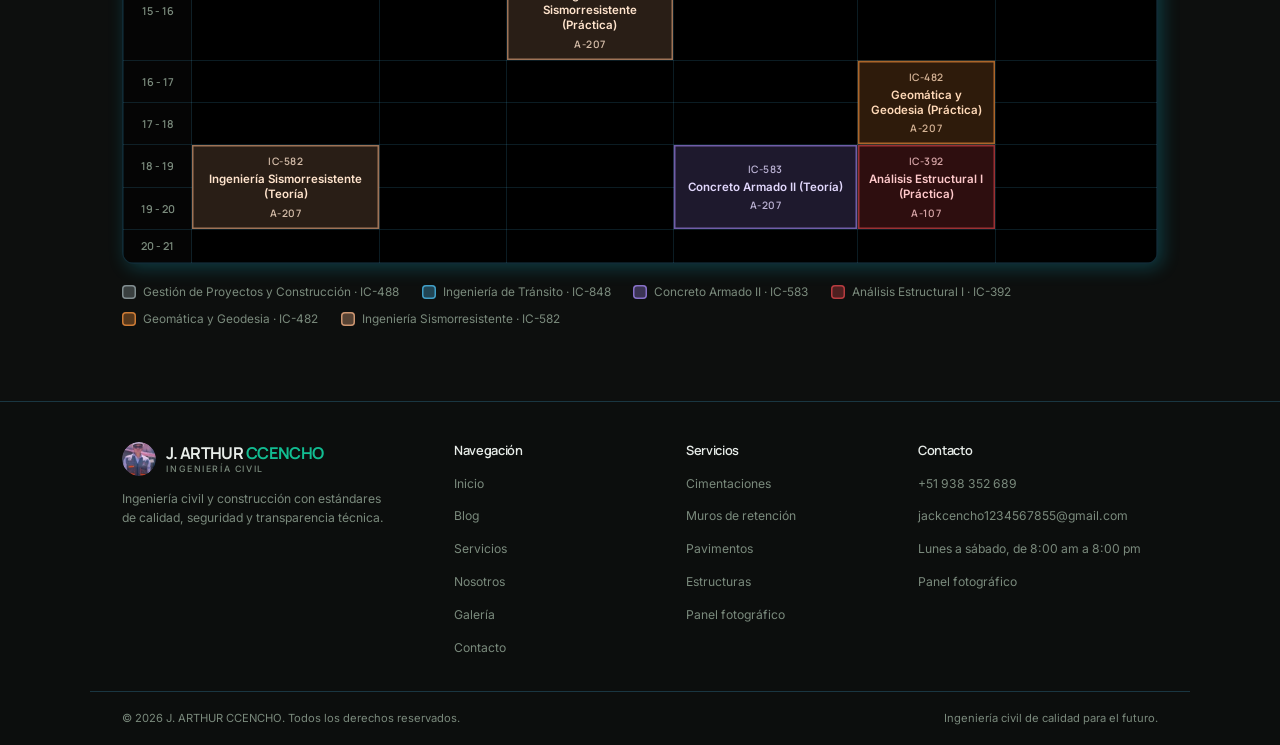
==== commit da4afdcd: "Blog: agrega monkey.png al album Co-Authored-By: Claude Opus 5.5 <noreply@anthropic.com>" ====
--- a/blog.html
+++ b/blog.html
@@ -338,7 +338,7 @@
     </button>
 
     <script src="script.js"></script>
-    <script src="blog.js?v=2"></script>
+    <script src="blog.js?v=3"></script>
     <script src="mascota-spider.js"></script>
 </body>
 </html>
